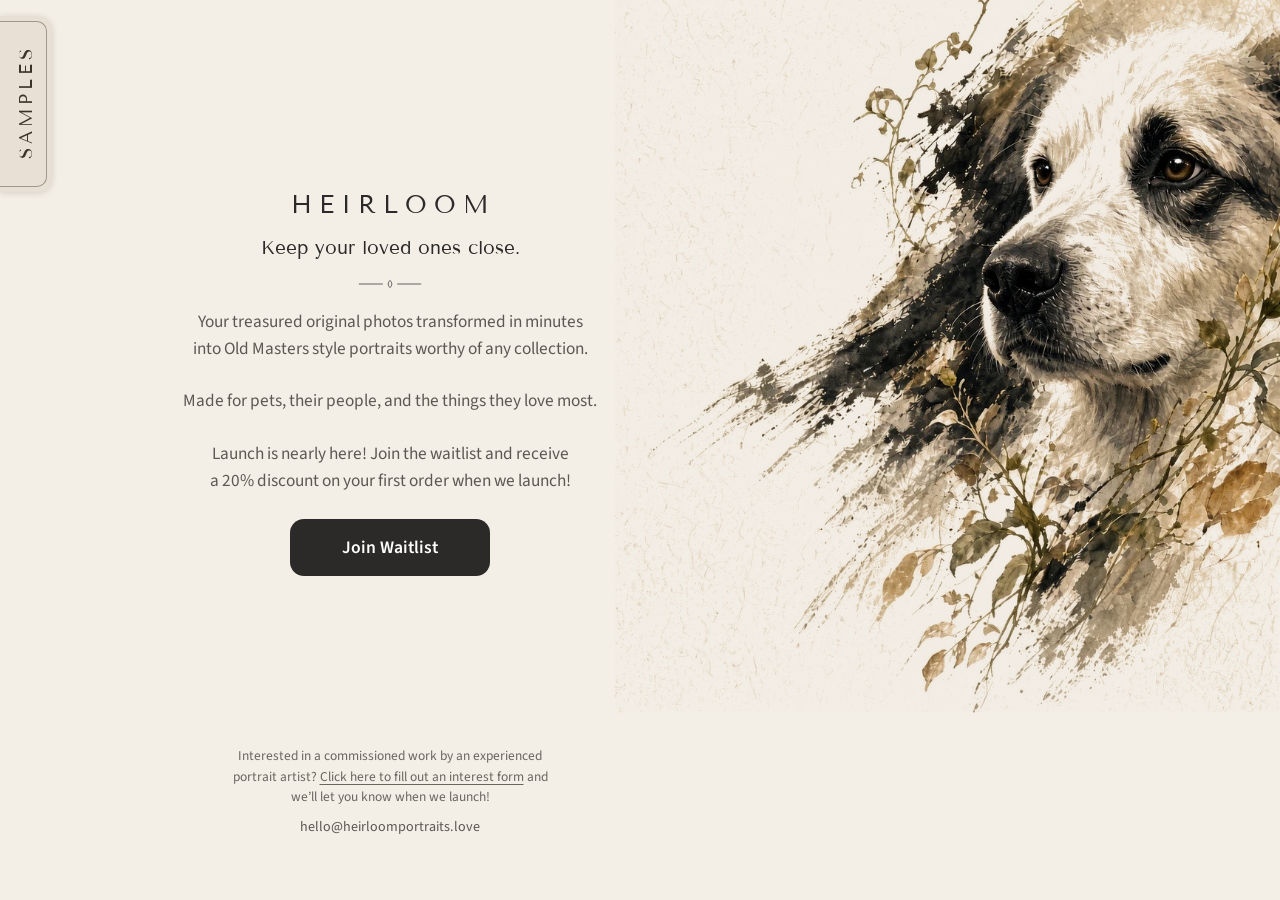
==== index.html @ 92a872e7 "SAMPLES preview: upright phones always show the slideshow label on two lines (Vince 2026-10-24 8:31 " ====
<!DOCTYPE html>
<html lang="en">
<head>
  <meta charset="UTF-8" />
  <meta name="viewport" content="width=device-width, initial-scale=1, viewport-fit=cover" />
  <meta name="robots" content="index, follow" />
  <meta name="description" content="Heirloom — Keep your loved ones close. Portraits for pets, their people, and the things they love most. Launch waitlist." />
  <meta property="og:title" content="Heirloom — Keep your loved ones close." />
  <meta property="og:description" content="Portraits for pets, their people, and the things they love most. Launch waitlist." />
  <meta property="og:type" content="website" />
  <meta property="og:url" content="https://heirloomportraits.love/" />
  <meta property="og:image" content="https://heirloomportraits.love/img/hero-dog.png" />
  <title>Heirloom — Keep your loved ones close.</title>
  <link rel="preconnect" href="https://fonts.googleapis.com" />
  <link rel="preconnect" href="https://fonts.gstatic.com" crossorigin />
  <link href="https://fonts.googleapis.com/css2?family=Source+Sans+3:wght@400;500;600;700&family=Tenor+Sans&display=swap" rel="stylesheet" />
  <link rel="stylesheet" href="styles.css" />
  <!-- SAMPLES drawer v3 (locked by Vince 2026-10-19 9:58 PM CT): B look, top-corner tabs, magnifier zoom, desktop wide0 column -->
  <style id="samples-drawer-css">
    :root { --black:#000; --ochre:#B8834A; --muted:#CFC6B8; --sd-ease:cubic-bezier(.22,.7,.2,1);
      --choc:#3B3129; --tab-cream:#E8E0D4; --tab-cream-hover:#E0D6C8; --sd-top:max(16px, calc(env(safe-area-inset-top) + 12px)); }
    body.sd-open { overflow:hidden; }

    /* ——— SAMPLES tab (left edge) ——— */
    .sd-tab {
      position:fixed; left:0; top:var(--sd-top); z-index:40;
      width:52px; min-height:176px; padding:14px 0;
      display:flex; flex-direction:column; align-items:center; justify-content:center; gap:10px;
      background:var(--tab-cream); color:var(--choc); border:0; cursor:pointer;
      border-radius:0 14px 14px 0;
      box-shadow:0 1px 6px rgba(59,49,41,.16);
      font-family:var(--mark); font-size:18px; letter-spacing:.22em; line-height:1;
    }
    .sd-tab::before { /* subtle chocolate hairline (cream line no longer reads on the darker cream) */
      content:""; position:absolute; inset:5px 5px 5px 0; border:1px solid rgba(59,49,41,.42);
      border-left:0; border-radius:0 10px 10px 0; pointer-events:none;
    }
    .sd-tab .sd-tab-label { writing-mode:vertical-rl; transform:rotate(180deg); text-indent:.22em; }
    .sd-tab .sd-tab-arrow { display:none; font-family:var(--sans); font-size:22px; letter-spacing:0; line-height:1; }
    .sd-tab:hover { background:var(--tab-cream-hover); }
    .sd-tab:focus-visible { outline:3px solid var(--choc); outline-offset:3px; }
    @media (max-width:899px) {
      .sd-tab .sd-tab-arrow { display:block; }
    }

    /* ——— Drawer ——— */
    .sd-drawer {
      position:fixed; inset:0; z-index:60; background:var(--black); color:var(--cream);
      transform:translateX(-100%); visibility:hidden;
      transition:transform .65s var(--sd-ease), visibility 0s linear .65s;
      touch-action:none; overflow:hidden; font-family:var(--sans);
    }
    .sd-drawer.is-open { transform:none; visibility:visible; transition:transform .65s var(--sd-ease), visibility 0s; }
    .sd-drawer.exit-right { transform:translateX(100%); }
    .sd-drawer.no-anim, .sd-drawer.no-anim * { transition:none !important; }

    .sd-slides { position:absolute; inset:0; }
    .sd-slide {
      position:absolute; inset:0; margin:0; opacity:0;
      transition:opacity 1.8s ease-in-out;
      display:flex; align-items:center; justify-content:center;
    }
    .sd-slide.is-on { opacity:1; }
    .sd-slide img { display:block; user-select:none; -webkit-user-drag:none; }

    /* B — no frame, whole painting on black */
    .v-B .sd-slide { padding:72px 64px 168px; }
    .v-B .sd-slide img { max-width:100%; max-height:100%; width:auto; height:auto; }
    @media (min-width:900px) {
      .v-B .sd-slide { padding:72px 84px 156px; }
      .sd-bottom { padding-left:max(24px, calc((100% - 1100px) / 2)); padding-right:max(24px, calc((100% - 1100px) / 2)); }
    }
    @media (max-width:899px) { /* painting top sits below the CLOSE tab (top-right), so B never overlaps it */
      .v-B .sd-slide { padding:calc(var(--sd-top) + 176px + 12px) 12px 176px; }
    }

    /* top + bottom chrome with scrims */
    .sd-top {
      position:absolute; left:0; right:0; top:0; z-index:3; height:64px;
      display:flex; align-items:center; justify-content:center; pointer-events:none;
      background:linear-gradient(rgba(0,0,0,.55), rgba(0,0,0,0));
    }
    .sd-mark { font-family:var(--mark); font-size:18px; letter-spacing:.3em; text-indent:.3em; color:var(--cream); }
    .sd-paused {
      position:absolute; top:62px; left:50%; transform:translateX(-50%); z-index:4;
      display:flex; align-items:center; gap:8px; padding:6px 14px; border-radius:999px;
      background:rgba(28,27,25,.72); border:1px solid rgba(243,238,230,.45);
      font-size:18px; color:var(--cream); opacity:0; transition:opacity .4s; pointer-events:none;
    }
    .sd-drawer.is-paused .sd-paused { opacity:1; }
    .sd-drawer.is-paused .sd-slide.is-on img { filter:brightness(.82); transition:filter .4s; }

    .sd-bottom {
      position:absolute; left:0; right:0; bottom:0; z-index:3;
      padding:44px 24px max(18px, env(safe-area-inset-bottom)) 24px;
      background:linear-gradient(rgba(0,0,0,0), rgba(0,0,0,.78) 45%);
    }
    .sd-caption-row { display:flex; align-items:baseline; justify-content:space-between; gap:12px; margin-bottom:10px; }
    .sd-caption { font-family:var(--mark); font-size:22px; letter-spacing:.02em; color:var(--cream); min-height:1.3em; }
    .sd-count { font-size:18px; color:var(--muted); white-space:nowrap; font-variant-numeric:tabular-nums; }
    .sd-caption-row { align-items:center; }
    .sd-cap-right { display:flex; align-items:center; gap:12px; flex-shrink:0; }
    .sd-zoom-btn svg { width:24px; height:24px; fill:none; stroke:currentColor; stroke-width:2.2; stroke-linecap:round; }

    /* ——— Zoom view (magnifier only) ——— */
    .sd-zoom { position:absolute; inset:0; z-index:8; background:#000; display:none; touch-action:none; overflow:hidden; }
    .sd-zoom.is-open { display:block; }
    .sd-zoom-stage { position:absolute; inset:0; cursor:zoom-in; }
    .sd-zoom.is-zoomed .sd-zoom-stage { cursor:grab; }
    .sd-zoom.is-dragging .sd-zoom-stage { cursor:grabbing; }
    .sd-zoom-img { position:absolute; left:0; top:0; transform-origin:0 0; max-width:none; user-select:none; -webkit-user-drag:none; will-change:transform; }
    .sd-zoom-bar { position:absolute; left:0; right:0; bottom:0; z-index:2; display:flex; align-items:center; justify-content:center; gap:10px;
      padding:28px 14px max(16px, env(safe-area-inset-bottom)); background:linear-gradient(rgba(0,0,0,0), rgba(0,0,0,.75) 50%); }
    .sd-zoom-close { height:48px; padding:0 18px; border-radius:12px; display:inline-flex; align-items:center; gap:8px; cursor:pointer;
      background:var(--ink); color:var(--cream); border:1.5px solid var(--cream); font:600 18px/1 var(--sans); }
    .sd-zoom-close svg { width:22px; height:22px; fill:currentColor; }
    .sd-zoom-close:focus-visible { outline:3px solid var(--ochre); outline-offset:2px; }
    .sd-zoom-hint { position:absolute; top:var(--sd-top); left:50%; transform:translateX(-50%); z-index:2; padding:6px 14px; border-radius:999px;
      background:rgba(28,27,25,.72); border:1px solid rgba(243,238,230,.35); color:var(--cream); font-size:18px; white-space:nowrap; pointer-events:none; }
    .sd-zoom-level { min-width:64px; text-align:center; color:var(--muted); font-size:18px; font-variant-numeric:tabular-nums; }
    .sd-progress { height:2px; background:rgba(243,238,230,.18); border-radius:2px; overflow:hidden; margin-bottom:14px; }
    .sd-progress i { display:block; height:100%; width:0; background:var(--cream); opacity:.75; }
    .sd-progress i.run { animation:sdProg var(--sd-dur,6.5s) linear forwards; }
    .sd-drawer.is-paused .sd-progress i.run { animation-play-state:paused; }
    @keyframes sdProg { from{width:0} to{width:100%} }

    .sd-controls { display:flex; align-items:center; gap:10px; }
    .sd-btn {
      min-width:48px; height:48px; padding:0 12px; border-radius:12px;
      display:inline-flex; align-items:center; justify-content:center; gap:8px;
      background:rgba(28,27,25,.6); color:var(--cream); border:1.5px solid rgba(243,238,230,.7);
      font:500 18px/1 var(--sans); cursor:pointer;
    }
    .sd-btn svg { width:22px; height:22px; fill:currentColor; }
    .sd-btn:hover { background:rgba(60,58,54,.8); }
    .sd-btn:focus-visible, .sd-close:focus-visible, .sd-join:focus-visible { outline:3px solid var(--ochre); outline-offset:2px; }
    .sd-spacer { flex:1 1 auto; }
    .sd-join { /* canon CTA: solid fill, round corners, cream label — small */
      height:48px; padding:0 18px; border-radius:12px; cursor:pointer;
      background:var(--ink); color:var(--cream); border:1.5px solid var(--cream);
      font:600 18px/1 var(--sans); white-space:nowrap;
    }
    .sd-join:hover { background:#3a3835; }

    /* CLOSE tab — mirrored on the right edge */
    .sd-close {
      position:absolute; right:0; top:var(--sd-top); z-index:5;
      width:52px; min-height:176px; padding:14px 0;
      display:flex; flex-direction:column; align-items:center; justify-content:center; gap:10px;
      background:rgba(43,42,40,.88); color:var(--cream); border:0; cursor:pointer;
      border-radius:14px 0 0 14px;
      font-family:var(--mark); font-size:18px; letter-spacing:.22em; line-height:1;
    }
    .sd-close::before {
      content:""; position:absolute; inset:5px 0 5px 5px; border:1.5px solid var(--cream);
      border-right:0; border-radius:10px 0 0 10px; pointer-events:none; opacity:.9;
    }
    .sd-close .sd-tab-label { writing-mode:vertical-rl; text-indent:.22em; }
    .sd-close .sd-tab-arrow { font-family:var(--sans); font-size:22px; letter-spacing:0; }


    .sd-vh { position:absolute !important; width:1px; height:1px; overflow:hidden; clip:rect(0 0 0 0); white-space:nowrap; }


    @media (max-width:899px) {
      .sd-bottom { padding:40px 14px max(14px, env(safe-area-inset-bottom)) 14px; }
      .sd-caption { font-size:20px; }
      .sd-controls { gap:8px; }
      .sd-join { padding:0 14px; }
    }
    @media (max-width:360px) { .sd-join { font-size:17px; padding:0 10px; } }

    @media (prefers-reduced-motion: reduce) {
      .sd-drawer, .sd-drawer.is-open { transition:none !important; }
      .sd-slide { transition:opacity .35s linear; }
      .sd-progress i.run { animation:none; width:0; }
    }

    /* Desktop (>=900px) wide0 column, locked v3: 26em paragraphs, column right edge on the hero's inner edge (gap 0),
       >=48px clear of the SAMPLES tab. Shift + width are computed in #col-gap-js. Hero dog does not move. */
    @media (min-width:900px) {
      html.col-gap .copy, html.col-gap .site-footer > * { transform:translateX(var(--col-shift, 0px)); }
      html.col-wide .copy { max-width:max(var(--copy-max), var(--wide-w, 26em)); }
      html.col-wide .copy .lede { max-width:var(--wide-w, 26em); text-wrap:balance; }
    }
  </style>

  <style id="label-css">
    /* Label LOCKED 2026-10-23 (Vince 6:44/6:45/6:49/6:51 PM CT) + 2026-10-24 8:31 AM CT two-line rule.
       Desktop / tablet / landscape: one line "Inspired by <School> · <Artist>" (U+00B7), >= 18px.
       Upright phones (.sd-two = portrait and narrower than 600px): ALWAYS two lines, no dot: line 1 "Inspired by <School>" (full width),
       line 2 "<Artist>" beside the counter + zoom. Both lines are fixed 24px rows; the 2px row gap makes the visible (ink) gap between them equal the gap between the "Tap to see..." hint and line 1, so the bar is the same height on every slide. */
    .sd-caption .c1, .sd-caption .c2 { white-space:nowrap; }
    .sd-two .sd-caption-row { display:grid; grid-template-columns:minmax(0,1fr) auto; grid-template-rows:24px 48px; column-gap:12px; row-gap:2px; align-items:start; }
    .sd-two .sd-caption { display:contents; }
    .sd-two .sd-caption .c1 { grid-row:1; grid-column:1 / -1; min-width:0; overflow:hidden; line-height:24px; height:24px; }
    .sd-two .sd-caption .c2 { grid-row:2; grid-column:1; min-width:0; overflow:hidden; line-height:24px; height:24px; }
    .sd-two .sd-cap-right { grid-row:2; grid-column:2; align-items:flex-start; }
    .sd-two .sd-count { line-height:24px; }
    /* hint sits just above line 1 (2px clear); the bar's top padding is 50px so the 48px hint stays inside the bar */
    .sd-two .ba-hint { bottom:calc(100% + 2px); }
    .sd-two .sd-bottom { padding-top:50px; }
  </style>
  <style id="ba-css">
    /* SAMPLES before/after, alternate B (Vince pick 2026-10-20 10:36 AM CT): tap or hold the painting to see the original photo. */
    .sd-slide img { -webkit-touch-callout:none; }
    /* v2 (Vince 12:21 PM): painting box identical to v3. The painting stays in the flex flow (hidden, never removed) and the
       photo is laid over exactly the painting's box (object-fit:contain), so nothing moves when it flips or peeks. */
    .v-B .sd-slide img.ba-before { position:absolute; display:none; max-width:none; max-height:none; object-fit:contain; }
    .v-B .sd-slide.show-before img.ba-before.is-placed { display:block; animation:baIn .28s ease-out; }
    .sd-slide.show-before img.ba-after { visibility:hidden; }
    .sd-slide.ba-swapped img.ba-after { animation:baIn .28s ease-out; }
    @keyframes baIn { from { opacity:0; } to { opacity:1; } }
    /* Hint ABOVE the artist label, absolutely positioned in the caption bar's existing top padding: the bar, caption row,
       scrim and image box keep their v3 sizes. 48px tap target; the text sits on the target's bottom edge, 8px into the
       caption row's empty top (the 22px label is centred in the 48px row). */
    .sd-caption-row { position:relative; }
    .ba-hint { position:absolute; left:0; bottom:calc(100% - 8px); height:48px; display:flex; align-items:flex-end; padding:0; margin:0; cursor:pointer;
      font:400 18px/1.1 var(--sans); color:var(--cream); background:none; border:0; text-align:left; white-space:nowrap;
      text-decoration:underline; text-underline-offset:3px; text-decoration-thickness:1px; }
    .ba-hint:focus-visible { outline:3px solid var(--ochre); outline-offset:2px; }
    /* Unsplash photographer credit: photo state only, inside the photo's bottom-right corner (no layout effect). */
    .ba-credit { position:absolute; display:none; z-index:2; padding:2px 6px; font:400 12px/1.3 var(--sans); color:rgba(255,250,240,.9);
      background:rgba(0,0,0,.42); border-radius:3px; text-decoration:none; white-space:nowrap; }
    /* Vince 2026-10-23 credit format: "Photo by <Name> on Unsplash", Name -> profile, Unsplash -> photo page (utm creditCopyText). */
    .ba-credit a { color:inherit; text-decoration:underline; text-underline-offset:2px; text-decoration-thickness:1px; }
    .ba-credit a:hover, .ba-credit a:focus-visible { color:#fff; outline:2px solid var(--ochre); outline-offset:1px; }
    .v-B .sd-slide.show-before .ba-credit.is-placed { display:block; animation:baIn .28s ease-out; }
    /* Hidden (opacity 0) slides sit above the current one in DOM order; let taps reach the current slide so its credit link works. */
    .sd-slide:not(.is-on) { pointer-events:none; }
    @media (prefers-reduced-motion: reduce) { .sd-slide.show-before img.ba-before, .sd-slide.ba-swapped img.ba-after { animation:none; } }
  </style>
  <script>
    /* Locked v3 desktop column: wide0 (no URL switch). */
    (function () { var el = document.documentElement;
      el.classList.add("col-wide0", "col-gap", "col-wide"); el.setAttribute("data-col", "wide0"); })();
  </script>
</head>
<body>
  <div class="page">
    <aside class="hero-dog" aria-hidden="true">
      <picture>
        <source type="image/webp" srcset="img/hero-dog.webp" />
        <img
          src="img/hero-dog.png"
          width="900"
          height="964"
          alt=""
          fetchpriority="high"
          decoding="async"
        />
      </picture>
    </aside>

    <div class="stage">
      <header class="copy">
        <div class="mark">HEIRLOOM</div>
        <p class="tag">Keep your loved ones close.</p>
        <div class="flourish" aria-hidden="true"></div>
        <!-- COPY: launch lede — edit these paragraphs only -->
        <p class="lede">Your treasured original photos transformed in minutes into Old Masters style portraits worthy of any collection.</p>
        <p class="lede">Made for pets, their people, and the things they love most.</p>
        <p class="lede">Launch is nearly here! Join the waitlist and receive a 20% discount on your first order when we launch!</p>
        <p class="cta-wrap">
          <button type="button" class="cta" id="openWaitlist" aria-haspopup="dialog" aria-controls="waitlistDialog">Join Waitlist</button>
        </p>
      </header>
    </div>

    <footer class="site-footer">
      <!-- COPY: commission footer link — points at /commission/ -->
      <p class="artists-note">Interested in a commissioned work by an experienced portrait artist? <a href="commission/">Click here to fill out an interest form</a> and we’ll let you know when we launch!</p>
      <p class="contact"><a href="mailto:hello@heirloomportraits.love">hello@heirloomportraits.love</a></p>
    </footer>
  </div>

  <dialog id="waitlistDialog" class="waitlist-dialog" aria-labelledby="waitlistHeading">
    <div class="dialog-card">
      <button type="button" class="dialog-close" id="closeWaitlist" aria-label="Close waitlist form">&times;</button>
      <div class="dialog-header">
        <div class="mark dialog-mark">HEIRLOOM</div>
        <p class="tag dialog-tag">Keep your loved ones close.</p>
        <div class="flourish" aria-hidden="true"></div>
        <h2 id="waitlistHeading" class="visually-hidden">Waitlist</h2>
        <p class="dialog-lede" id="waitlistLede">Join the waitlist for 20% off your first order when Heirloom launches.</p>
      </div>

      <form
        id="interestForm"
        action="https://formsubmit.co/hello@heirloomportraits.love"
        method="POST"
        novalidate
      >
        <input type="hidden" name="_subject" value="Heirloom waitlist" />
        <input type="hidden" name="_captcha" value="false" />
        <input type="hidden" name="_template" value="table" />
        <input type="hidden" name="_next" value="https://heirloomportraits.love/thank-you.html" />
        <input type="text" name="_honey" value="" class="hp" tabindex="-1" autocomplete="off" aria-hidden="true" />

        <div class="field">
          <label class="field-label" for="name">Name</label>
          <input id="name" name="name" type="text" autocomplete="name" placeholder="Your name" />
          <p class="error-msg" id="nameError" role="alert"></p>
        </div>

        <div class="field">
          <label class="field-label" for="email">Email <span class="req">*</span></label>
          <input id="email" name="email" type="email" inputmode="email" autocomplete="email" required placeholder="you@email.com" aria-required="true" />
          <p class="error-msg" id="emailError" role="alert"></p>
        </div>

        <div class="field">
          <label class="field-label" for="location">Zip or city <span class="req">(optional)</span></label>
          <input id="location" name="location" type="text" autocomplete="postal-code" placeholder="e.g. Kingston Springs or 37082" />
        </div>

        <div class="field">
          <span class="field-label" id="interestsLabel">I’m interested in an Heirloom portrait of my:</span>
          <p class="hint" id="interestsHint">Select all that apply</p>
          <div class="chips" id="interestChips" role="group" aria-labelledby="interestsLabel" aria-describedby="interestsHint" aria-multiselectable="true">
            <button type="button" class="chip" data-value="Pet(s)" aria-pressed="false">Pet(s)</button>
            <button type="button" class="chip" data-value="People" aria-pressed="false">People</button>
            <button type="button" class="chip" data-value="Other Subjects" aria-pressed="false">Other Subjects</button>
          </div>
          <input type="hidden" id="interests" name="interests" value="" />
          <p class="error-msg" id="interestsError" role="alert"></p>
        </div>

        <div class="field">
          <span class="field-label" id="boothLabel">I’d like to drop by the Heirloom booth at a local event.</span>
          <div class="chips yn" id="boothChips" role="radiogroup" aria-labelledby="boothLabel">
            <button type="button" class="chip" data-value="Yes" aria-pressed="false">Yes</button>
            <button type="button" class="chip" data-value="No" aria-pressed="false">No</button>
          </div>
          <input type="hidden" id="booth" name="booth" value="" />
        </div>

        <div class="field">
          <label class="field-label" for="heard">How did you hear about us? <span class="req">(optional)</span></label>
          <select id="heard" name="heard">
            <option value="">Choose one…</option>
            <option value="Friend">Friend or family</option>
            <option value="Instagram">Instagram</option>
            <option value="Facebook">Facebook</option>
            <option value="Local">Local event / booth</option>
            <option value="Search">Search</option>
            <option value="Other">Other</option>
          </select>
        </div>

        <div class="consent" id="consentWrap">
          <input id="consent" name="consent" type="checkbox" value="yes" required aria-required="true" />
          <label for="consent">Yes, email me updates about Heirloom (Launch, booth days, and when Heirloom is live). <span class="req">*</span></label>
        </div>
        <p class="error-msg" id="consentError" role="alert" style="margin-top:-14px;margin-bottom:16px"></p>

        <button type="submit" class="cta cta-block" id="submitBtn">Save my spot</button>
      </form>
    </div>
  </dialog>

  <script>
    (function () {
      var dialog = document.getElementById("waitlistDialog");
      var openBtn = document.getElementById("openWaitlist");
      var closeBtn = document.getElementById("closeWaitlist");
      var lastFocus = null;

      function focusableIn(root) {
        return Array.prototype.slice.call(
          root.querySelectorAll(
            'a[href], button:not([disabled]), input:not([disabled]):not([type="hidden"]), select:not([disabled]), textarea:not([disabled]), [tabindex]:not([tabindex="-1"])'
          )
        ).filter(function (el) {
          return el.offsetParent !== null || el === document.activeElement || el.getClientRects().length;
        });
      }

      function openDialog() {
        lastFocus = document.activeElement;
        if (typeof dialog.showModal === "function") {
          dialog.showModal();
        } else {
          dialog.setAttribute("open", "");
          dialog.classList.add("is-fallback-open");
        }
        document.body.classList.add("dialog-open");
        var name = document.getElementById("name");
        var target = name || closeBtn;
        if (target && typeof target.focus === "function") {
          setTimeout(function () { target.focus(); }, 30);
        }
      }

      function closeDialog() {
        if (typeof dialog.close === "function" && dialog.open) {
          dialog.close();
        } else {
          dialog.removeAttribute("open");
          dialog.classList.remove("is-fallback-open");
        }
        document.body.classList.remove("dialog-open");
        if (lastFocus && typeof lastFocus.focus === "function") {
          lastFocus.focus();
        } else if (openBtn) {
          openBtn.focus();
        }
      }

      openBtn.addEventListener("click", openDialog);
      closeBtn.addEventListener("click", closeDialog);

      dialog.addEventListener("click", function (e) {
        if (e.target === dialog) closeDialog();
      });

      dialog.addEventListener("cancel", function (e) {
        e.preventDefault();
        closeDialog();
      });

      dialog.addEventListener("keydown", function (e) {
        if (e.key !== "Tab") return;
        var nodes = focusableIn(dialog);
        if (!nodes.length) return;
        var first = nodes[0];
        var last = nodes[nodes.length - 1];
        if (e.shiftKey && document.activeElement === first) {
          e.preventDefault();
          last.focus();
        } else if (!e.shiftKey && document.activeElement === last) {
          e.preventDefault();
          first.focus();
        }
      });

      var form = document.getElementById("interestForm");
      var chips = document.querySelectorAll("#interestChips .chip");
      var boothChips = document.querySelectorAll("#boothChips .chip");
      var interestsInput = document.getElementById("interests");
      var boothInput = document.getElementById("booth");

      chips.forEach(function (chip) {
        chip.addEventListener("click", function () {
          var on = chip.getAttribute("aria-pressed") === "true";
          chip.setAttribute("aria-pressed", on ? "false" : "true");
          syncInterests();
          clearError("interests");
        });
      });

      boothChips.forEach(function (chip) {
        chip.addEventListener("click", function () {
          boothChips.forEach(function (c) { c.setAttribute("aria-pressed", "false"); });
          chip.setAttribute("aria-pressed", "true");
          boothInput.value = chip.getAttribute("data-value");
        });
      });

      function syncInterests() {
        var selected = [];
        chips.forEach(function (c) {
          if (c.getAttribute("aria-pressed") === "true") {
            selected.push(c.getAttribute("data-value"));
          }
        });
        interestsInput.value = selected.join(", ");
        return selected;
      }

      function clearError(id) {
        var input = document.getElementById(id);
        var err = document.getElementById(id + "Error");
        if (input) input.classList.remove("invalid");
        if (id === "interests") {
          document.getElementById("interestChips").classList.remove("invalid");
        }
        if (id === "consent") {
          document.getElementById("consentWrap").classList.remove("invalid");
        }
        if (err) {
          err.textContent = "";
          err.classList.remove("show");
        }
      }

      function showError(id, msg) {
        var input = document.getElementById(id);
        var err = document.getElementById(id + "Error");
        if (input) input.classList.add("invalid");
        if (id === "interests") {
          document.getElementById("interestChips").classList.add("invalid");
        }
        if (id === "consent") {
          document.getElementById("consentWrap").classList.add("invalid");
        }
        if (err) {
          err.textContent = msg;
          err.classList.add("show");
        }
      }

      function isValidEmail(v) {
        return /^[^\s@]+@[^\s@]+\.[^\s@]+$/.test(v);
      }

      ["email", "name", "consent"].forEach(function (id) {
        var el = document.getElementById(id);
        if (!el) return;
        el.addEventListener("input", function () { clearError(id); });
        el.addEventListener("change", function () { clearError(id); });
      });

      (function setNext() {
        var next = form.querySelector('input[name="_next"]');
        if (!next) return;
        try {
          var u = new URL("thank-you.html", window.location.href);
          if (u.protocol === "http:" || u.protocol === "https:") {
            next.value = u.href;
          }
        } catch (e) { /* keep production URL */ }
      })();

      form.addEventListener("submit", function (e) {
        clearError("email");
        clearError("name");
        clearError("interests");
        clearError("consent");

        var email = document.getElementById("email").value.trim();
        var consent = document.getElementById("consent").checked;
        syncInterests();
        var ok = true;

        if (!email) {
          showError("email", "Email is required.");
          ok = false;
        } else if (!isValidEmail(email)) {
          showError("email", "Please enter a valid email.");
          ok = false;
        }
        if (!consent) {
          showError("consent", "Please check the box to receive updates.");
          ok = false;
        }
        if (!ok) {
          e.preventDefault();
          var first = form.querySelector(".invalid, .consent.invalid");
          if (first) (first.querySelector("input") || first).focus();
          return;
        }

        document.getElementById("submitBtn").disabled = true;
        document.getElementById("submitBtn").textContent = "Saving…";
      });
    })();
  </script>

<script>
(function(){
  var q = new URLSearchParams(location.search);
  if (q.get('open') !== '1') return;
  function go(){
    var dialog = document.getElementById('waitlistDialog');
    if (dialog && typeof dialog.showModal === 'function') dialog.showModal();
    else document.getElementById('openWaitlist') && document.getElementById('openWaitlist').click();
  }
  if (document.readyState === 'loading') document.addEventListener('DOMContentLoaded', go);
  else go();
})();
</script>

  <!-- SAMPLES drawer markup (locked v3) -->
  <button type="button" class="sd-tab" id="sdTab" aria-controls="sdDrawer" aria-expanded="false" aria-label="Open sample portraits">
    <span class="sd-tab-label" aria-hidden="true">SAMPLES</span>
    <span class="sd-tab-arrow" aria-hidden="true">›</span>
  </button>

  <section class="sd-drawer v-B" id="sdDrawer" role="dialog" aria-modal="true" aria-label="Sample portraits" aria-roledescription="slideshow" aria-hidden="true">
    <div class="sd-slides" id="sdSlides"></div>
    <div class="sd-top"><span class="sd-mark" aria-hidden="true">HEIRLOOM</span></div>
    <div class="sd-paused" aria-hidden="true">
      <svg width="16" height="16" viewBox="0 0 16 16" fill="currentColor"><rect x="3" y="2" width="3.5" height="12" rx="1"/><rect x="9.5" y="2" width="3.5" height="12" rx="1"/></svg>
      Paused
    </div>
    <div class="sd-bottom">
      <div class="sd-caption-row">
        <button type="button" class="ba-hint" id="baHint" aria-pressed="false" aria-controls="sdSlides">Tap to see the original photo</button>
        <p class="sd-caption" id="sdCaption" aria-live="off"></p>
        <span class="sd-cap-right">
          <span class="sd-count" id="sdCount" aria-hidden="true"></span>
          <button type="button" class="sd-btn sd-zoom-btn" id="sdZoomBtn" aria-label="Enlarge painting" aria-haspopup="dialog" aria-controls="sdZoom"><svg viewBox="0 0 24 24" aria-hidden="true"><circle cx="10.5" cy="10.5" r="6.5"/><path d="M15.5 15.5 21 21"/><path d="M10.5 7.5v6M7.5 10.5h6"/></svg></button>
        </span>
      </div>
      <div class="sd-progress" aria-hidden="true"><i id="sdProg"></i></div>
      <div class="sd-controls">
        <button type="button" class="sd-btn" id="sdPrev" aria-label="Previous painting"><svg viewBox="0 0 24 24"><path d="M15.4 4.6 8 12l7.4 7.4 1.4-1.4-6-6 6-6z"/></svg></button>
        <button type="button" class="sd-btn" id="sdPause" aria-label="Pause slideshow" aria-pressed="false"><svg viewBox="0 0 24 24" id="sdPauseIcon"><rect x="6" y="4" width="4" height="16" rx="1"/><rect x="14" y="4" width="4" height="16" rx="1"/></svg></button>
        <button type="button" class="sd-btn" id="sdNext" aria-label="Next painting"><svg viewBox="0 0 24 24"><path d="M8.6 4.6 7.2 6l6 6-6 6 1.4 1.4L16 12z"/></svg></button>
        <span class="sd-spacer"></span>
        <button type="button" class="sd-join" id="sdJoin">Join the waitlist</button>
      </div>
    </div>
    <button type="button" class="sd-close" id="sdClose" aria-label="Close samples and return to the waitlist page">
      <span class="sd-tab-arrow" aria-hidden="true">‹</span>
      <span class="sd-tab-label" aria-hidden="true">CLOSE</span>
    </button>
    <div class="sd-zoom" id="sdZoom" role="dialog" aria-modal="true" aria-label="Enlarged painting" aria-hidden="true">
      <div class="sd-zoom-stage" id="sdZoomStage"><img class="sd-zoom-img" id="sdZoomImg" alt="" draggable="false" /></div>
      <p class="sd-zoom-hint" id="sdZoomHint" aria-hidden="true"></p>
      <div class="sd-zoom-bar">
        <button type="button" class="sd-btn" id="sdZoomOut" aria-label="Zoom out"><svg viewBox="0 0 24 24"><rect x="5" y="11" width="14" height="2.2" rx="1"/></svg></button>
        <span class="sd-zoom-level" id="sdZoomLevel" aria-live="polite">100%</span>
        <button type="button" class="sd-btn" id="sdZoomIn" aria-label="Zoom in"><svg viewBox="0 0 24 24"><rect x="5" y="11" width="14" height="2.2" rx="1"/><rect x="10.9" y="5" width="2.2" height="14" rx="1"/></svg></button>
        <button type="button" class="sd-zoom-close" id="sdZoomClose" aria-label="Close enlarged painting and return to the slideshow"><svg viewBox="0 0 24 24" aria-hidden="true"><path d="M15.4 4.6 8 12l7.4 7.4 1.4-1.4-6-6 6-6z"/></svg>Close</button>
      </div>
    </div>
    <p class="sd-vh" id="sdLive" aria-live="polite" aria-atomic="true"></p>
  </section>


  <script id="col-gap-js">
  /* Locked v3 (wide0): shift the copy column (and footer text) left until its right edge — text or cream
     .lede box — sits GAP px left of the hero's real inner edge (the scaled hero img's left edge, which is
     where its paper texture / sprigs start; verified against pixels in tests). Clamp so the column's
     leftmost text/box never comes closer than 48px to the SAMPLES tab. Desktop (>=900px) only. */
  (function () {
    var el = document.documentElement;
    var WIDE = true, GAP = 0, TAB_CLEAR = 48, desk = window.matchMedia("(min-width: 900px)");
    function setWidth() { // wide48: 26em paragraphs if they fit between tab clearance and hero gap, else as wide as fits (never below the original 42ch)
      if (!WIDE) return null;
      var lede = document.querySelector(".copy .lede"), fs = parseFloat(getComputedStyle(lede).fontSize);
      var target = 26 * fs, base = 42 * (function () { var s = document.createElement("span"); s.textContent = "0";
        s.style.cssText = "position:absolute;visibility:hidden;font:inherit"; lede.appendChild(s); var w = s.getBoundingClientRect().width; lede.removeChild(s); return w; })();
      var hero = document.querySelector(".hero-dog img").getBoundingClientRect().left, tab = document.getElementById("sdTab").getBoundingClientRect().right;
      var avail = (hero - GAP) - (tab + TAB_CLEAR);
      var w = Math.floor(Math.min(target, Math.max(base, avail)));
      el.style.setProperty("--wide-w", w + "px");
      return { target: Math.round(target), base: Math.round(base), avail: Math.round(avail), w: w, degraded: w < Math.floor(target) };
    }
    function rects() {
      // visible extents: cream .lede boxes, flourish, CTA as boxes; wordmark / tagline / footer as glyph runs
      var out = [], nodes = document.querySelectorAll(".copy .flourish, .copy .lede, #openWaitlist");
      nodes.forEach(function (n) { out.push(n.getBoundingClientRect()); });
      function glyphs(root) { var tw = document.createTreeWalker(root, NodeFilter.SHOW_TEXT), t;
        while ((t = tw.nextNode())) { if (!t.textContent.trim()) continue; var r = document.createRange(); r.selectNodeContents(t);
          Array.prototype.forEach.call(r.getClientRects(), function (q) { out.push(q); }); } }
      document.querySelectorAll(".copy .mark, .copy .tag, .site-footer").forEach(glyphs);
      return out;
    }
    function apply() {
      if (!desk.matches) { el.style.removeProperty("--col-shift"); el.style.removeProperty("--wide-w"); el.removeAttribute("data-col-info"); return; }
      var wInfo = setWidth();
      var cur = parseFloat(el.style.getPropertyValue("--col-shift")) || 0;
      var rs = rects(), L = Infinity, Rt = -Infinity;
      rs.forEach(function (r) { if (r.width) { L = Math.min(L, r.left - cur); Rt = Math.max(Rt, r.right - cur); } });
      var hero = document.querySelector(".hero-dog img").getBoundingClientRect().left;
      var tab = document.getElementById("sdTab").getBoundingClientRect().right;
      var want = Math.min(0, (hero - GAP) - Rt);           // only ever move left
      var floor = (tab + TAB_CLEAR) - L;                    // most-negative shift allowed by the tab clearance
      var shift = Math.max(Math.floor(want), Math.ceil(Math.min(0, floor)));   // floor/ceil: never overlap the hero, never closer than 48px to the tab
      el.style.setProperty("--col-shift", shift + "px");
      el.setAttribute("data-col-info", JSON.stringify({ gap: GAP, hero: Math.round(hero), colL0: Math.round(L), colR0: Math.round(Rt),
        shift: shift, clamped: floor > want + 0.5, achievedGap: Math.round((hero - (Rt + shift)) * 10) / 10, tabGap: Math.round(L + shift - tab), wide: wInfo }));
    }
    apply();
    if (document.fonts && document.fonts.ready) document.fonts.ready.then(apply);
    window.addEventListener("load", apply);
    window.addEventListener("resize", apply);
    desk.addEventListener && desk.addEventListener("change", apply);
  })();
  </script>
  <script id="samples-drawer-js">
  (function () {
    "use strict";
    // Befores: the matching Oct 17 booth slideshow NN-a-photo.jpg (EXIF stripped) for pairs 1-13; for 14-23 a crop of the untouched
    // original photo matching the painting frame (explore/2026-10-21-samples-merge/tools/build_log.json).
    // Merged slideshow preview (Vince 2026-10-21 2:38 PM CT): the 9 live pairs + 10 held paintings from assets/slideshow-hold/;
    // pair 9 red dancer painting replaced by red-dancer-delacroix-formalB-final (same before photo).
    // Excluded: 5 green chair cat, 6 pink chair cat (Dreamstime), 7 Papillon (boat issues), 10 red fox dog; Renoir family (no consent);
    // Monet girl (no approved version yet); Sargent tree-line alternate; superseded/ files.
    // 2026-10-23 (Vince 3:06 PM CT): slide 20 = green dress (pair 24, v7c drop-in, passed by Vince's eye; before = his untouched photo, full frame).
    // Slides 13 + 20 (American Realism samples) carry "Brandywine School" as the artist, never an individual artist name (Vince 2:43 PM rule); tabby files renamed to 23-american-realism (same bytes).
    // 2026-10-23 (Vince 3:07 PM CT): slide 21 = Seurat boxer (pair 25, his approved bust crop vince-crop-v2; before = his own photo cropped to the painting frame, no credit).
    // 2026-10-23 3:49/3:53 PM: painting = Peter's sharper vince-crop-v2-1560 (same framing); before = the FULL uncropped photo (Vince: shows people can crop in; letterboxed on flip, as the green dress).
    // Label format LOCKED (Vince 2026-10-23 6:44 + 6:45 PM CT, option C): one line "Inspired by <School> · <Artist>" (U+00B7), 18px floor.
    // Upright phones (Vince 2026-10-24 8:31 AM CT): always two lines, no dot: "Inspired by <School>" / "<Artist>". If a line can't fit at 18px
    // (only seen at 300px): line 1 tightens <= 0.02em, the artist uses SHORT_ARTIST, then last resort drops the artist / school; never "Inspired by"; no ellipses.
    // Schools = the locked artist schools (explore/2026-10-06-live-app/public/artist-data.js; canon/LOCKS.md 2026-10-07/09).
    var SCHOOL = { "Leonardo":"Renaissance", "Rembrandt":"Baroque", "Fragonard":"Rococo", "David":"Neoclassicism", "Delacroix":"Romanticism",
      "Géricault":"Romanticism", "Turner":"Romanticism", "Degas":"Impressionism", "Van Gogh":"Post-Impressionism", "Seurat":"Post-Impressionism",
      "Gauguin":"Post-Impressionism", "John Singer Sargent":"American Realism", "Homer":"American Realism", "Brandywine School":"American Realism" };
    var BW = "Brandywine School";   // green dress + orange tabby (no individual artist name on these samples)
    var SAMPLES = [
      { pair: 4,  src: "samples/04-rembrandt.jpg", artist: "Rembrandt", who: "Penn" },
      { pair: 2,  src: "samples/02-fragonard.jpg", artist: "Fragonard", who: "Pepa" },
      { pair: 9,  src: "samples/09-delacroix.jpg", artist: "Delacroix", who: "a dancer in a red dress" },
      { pair: 18, src: "samples/18-leonardo.jpg",  artist: "Leonardo",  who: "a grey tabby cat" },
      { pair: 1,  src: "samples/01-gericault.jpg", artist: "Géricault", who: "Pepa" },
      { pair: 21, src: "samples/21-turner.jpg",    artist: "Turner",    who: "a cormorant drying its wings" },
      { pair: 8,  src: "samples/08-vangogh.jpg",   artist: "Van Gogh",  who: "Theo" },
      { pair: 20, src: "samples/20-sargent.jpg",   artist: "John Singer Sargent", who: "a woman leading her horse" },
      { pair: 17, src: "samples/17-gauguin.jpg",   artist: "Gauguin",   who: "a black dog" },
      { pair: 12, src: "samples/12-rembrandt.jpg", artist: "Rembrandt", who: "Lucy" },
      { pair: 16, src: "samples/16-degas.jpg",     artist: "Degas",     who: "a white horse",
        credit: { name: "Helena Lopes", profile: "https://unsplash.com/@helenalopesph", photo: "https://unsplash.com/photos/running-white-horse-lIeqGEdvex0" } },
      { pair: 22, src: "samples/22-fragonard.jpg", artist: "Fragonard", who: "a vase of flowers with tomatoes" },
      { pair: 23, src: "samples/23-american-realism.jpg", artist: BW, who: "an orange tabby cat" },
      { pair: 15, src: "samples/15-david.jpg",     artist: "David",     who: "a grey roan horse",
        credit: { name: "Guillermo Mota", profile: null, photo: "https://unsplash.com/photos/brown-horse-on-brown-grass-field-during-daytime-ax2WNRH_bec" } },   // profile @handle not verified (Unsplash bot wall): name links to the photo page
      { pair: 3,  src: "samples/03-fragonard.jpg", artist: "Fragonard", who: "Tia and Pepa" },
      { pair: 19, src: "samples/19-homer.jpg",     artist: "Homer",     who: "a red ridgeback" },
      { pair: 14, src: "samples/14-delacroix.jpg", artist: "Delacroix", who: "a woman in a flowing cape" },
      { pair: 13, src: "samples/13-gericault.jpg", artist: "Géricault", who: "Sal and his horse" },
      { pair: 11, src: "samples/11-rembrandt.jpg", artist: "Rembrandt", who: "Sven" },
      { pair: 24, src: "samples/24-american-realism.jpg", artist: BW, who: "a woman in a green dress" },
      { pair: 25, src: "samples/25-seurat.jpg",    artist: "Seurat",    who: "a chestnut boxer" }
    ];
    function capOf(s) { return "Inspired by " + SCHOOL[s.artist] + " \u00b7 " + s.artist; }        // full label (also alt/aria/live)
    function capForms(s) { return [capOf(s), "Inspired by " + SCHOOL[s.artist]]; }                 // shortening order
    function styleOf(s) { return "inspired by " + SCHOOL[s.artist] + " \u00b7 " + s.artist; }
    var reduce = window.matchMedia("(prefers-reduced-motion: reduce)");
    var DUR = 6500, DUR_RM = 12000;

    var tab = document.getElementById("sdTab"), drawer = document.getElementById("sdDrawer");
    var slidesEl = document.getElementById("sdSlides"), cap = document.getElementById("sdCaption");
    var count = document.getElementById("sdCount"), prog = document.getElementById("sdProg");
    var btnPrev = document.getElementById("sdPrev"), btnNext = document.getElementById("sdNext");
    var btnPause = document.getElementById("sdPause"), btnClose = document.getElementById("sdClose");
    var btnJoin = document.getElementById("sdJoin"), live = document.getElementById("sdLive");
    var page = document.querySelector(".page");


    var slides = SAMPLES.map(function (s, i) {
      var f = document.createElement("figure");
      f.className = "sd-slide"; f.setAttribute("role", "group");
      f.setAttribute("aria-roledescription", "slide");
      f.setAttribute("aria-label", (i + 1) + " of " + SAMPLES.length + ": " + capOf(s));
      var img = document.createElement("img");
      img.alt = "Sample Heirloom portrait of " + s.who + ", " + styleOf(s);
      img.decoding = "async"; img.dataset.src = s.src; img.draggable = false;
      s.full = s.src.replace("samples/", "samples/full/");
      s.before = s.src.replace("samples/", "samples/before/");
      s.beforeFull = s.src.replace("samples/", "samples/before/full/");
      img.className = "ba-after"; f.appendChild(img);
      var bimg = document.createElement("img");
      bimg.className = "ba-before"; bimg.alt = "The original photo of " + s.who + ", before painting";
      bimg.decoding = "async"; bimg.dataset.src = s.before; bimg.draggable = false;
      bimg.addEventListener("load", function () { placePhoto(f); });
      f.appendChild(bimg);
      if (s.credit) {                   // Unsplash befores only (the painting is ours: no credit on the painting side)
        var UTM = "?utm_source=unsplash&utm_medium=referral&utm_content=creditCopyText";   // Vince 2026-10-23 format
        var cr = document.createElement("span"); cr.className = "ba-credit";
        var lk = function (href, text, label) { var a = document.createElement("a"); a.href = href + UTM; a.target = "_blank"; a.rel = "noopener noreferrer";
          a.textContent = text; a.setAttribute("aria-label", label + " (opens in a new tab)"); return a; };
        cr.appendChild(document.createTextNode("Photo by "));
        cr.appendChild(lk(s.credit.profile || s.credit.photo, s.credit.name, s.credit.profile ? s.credit.name + " on Unsplash" : "Original photo by " + s.credit.name + " on Unsplash"));
        cr.appendChild(document.createTextNode(" on "));
        cr.appendChild(lk(s.credit.photo, "Unsplash", "The original photo on Unsplash"));
        f.appendChild(cr);
      }
      slidesEl.appendChild(f);
      img.addEventListener("load", function () { placePhoto(f); });
      return f;
    });

    var idx = 0, open = false, paused = false, timer = null;
    var showBefore = false, hint = document.getElementById("baHint");
    var peekDone = false, peekT1 = null, peekT2 = null;   // one-time auto-flip peek on slide 1, once per page load
    var PEEK_AT = 1200, PEEK_HOLD = 1800;
    function capWraps() { // more than one distinct line box (a range over several spans yields one rect per span, so count line tops), or clipped
      var r = document.createRange(); r.selectNodeContents(cap); var tops = {};
      Array.prototype.forEach.call(r.getClientRects(), function (q) { if (q.width > 0) tops[Math.round(q.top)] = 1; });
      return Object.keys(tops).length > 1 || cap.scrollWidth > cap.clientWidth + 1; }
    function labelHTML(s) {          // one-line form: two unbreakable halves "Inspired by <School>" + " · <Artist>"
      var c1 = document.createElement("span"), c2 = document.createElement("span"); c1.className = "c1"; c2.className = "c2";
      c1.textContent = "Inspired by " + SCHOOL[s.artist]; c2.textContent = " \u00b7 " + s.artist; return [c1, c2];
    }
    // Upright phone = portrait and narrower than 600px (Vince 2026-10-24 8:31 AM CT: "vertical phone screens"). Tablets + landscape stay one line.
    var UPRIGHT = window.matchMedia("(orientation: portrait) and (max-width: 599px)");
    // Two-line shortening (no ellipses): only used if a line won't fit at the 18px floor (seen at 300px). "Inspired by" always stays.
    var SHORT_ARTIST = { "John Singer Sargent":"Sargent", "Brandywine School":"Brandywine" };
    function twoLines(s) { return ["Inspired by " + SCHOOL[s.artist], s.artist]; }
    function setCap(lines) {          // lines = [line1, line2] (two-line) or null (one-line form)
      cap.textContent = "";
      if (showBefore) { var o = document.createElement("span"); o.className = "c1"; o.textContent = "The original photo"; cap.appendChild(o);
        if (lines) { var e = document.createElement("span"); e.className = "c2"; cap.appendChild(e); } return; }
      if (!lines) { var h = labelHTML(SAMPLES[idx]); cap.appendChild(h[0]); cap.appendChild(h[1]); return; }
      lines.forEach(function (t, i) { var sp = document.createElement("span"); sp.className = i ? "c2" : "c1"; sp.textContent = t; cap.appendChild(sp); });
    }
    var measureEl = null;
    function tw(t, f) {               // text width at font-size f (letter-spacing 0, caption font)
      if (!measureEl) { measureEl = document.createElement("span"); measureEl.setAttribute("aria-hidden", "true");
        measureEl.style.cssText = "position:absolute;left:-9999px;top:0;visibility:hidden;white-space:nowrap;letter-spacing:0"; }
      var cs = getComputedStyle(cap); measureEl.style.fontFamily = cs.fontFamily; measureEl.style.fontWeight = cs.fontWeight; measureEl.style.fontStyle = cs.fontStyle;
      if (!measureEl.parentNode) cap.parentNode.appendChild(measureEl);
      measureEl.style.fontSize = f + "px"; measureEl.textContent = t; return measureEl.getBoundingClientRect().width;
    }
    var twoPlan = null;               // per viewport: one font size for every slide + each slide's two lines (shortened only where needed)
    function planTwo() {
      var row = cap.parentNode, rowW = row.clientWidth, keep = count.textContent;
      count.textContent = SAMPLES.length + "/" + SAMPLES.length;                                  // widest counter
      var bW = rowW - row.querySelector(".sd-cap-right").getBoundingClientRect().width - 12;
      count.textContent = keep;
      var base = parseFloat(getComputedStyle(cap).fontSize), MIN = 18, f, ok = function (L, f) { return tw(L[0], f) <= rowW && tw(L[1], f) <= bW; };
      for (f = base; f > MIN; f--) if (SAMPLES.every(function (s) { return ok(twoLines(s), f); })) break;   // largest size every slide fits at
      var lines = SAMPLES.map(function (s) {
        var L = twoLines(s); if (ok(L, f)) return { L: L, note: "" };
        var B = tw(L[1], f) <= bW ? L[1] : (SHORT_ARTIST[s.artist] && tw(SHORT_ARTIST[s.artist], f) <= bW ? SHORT_ARTIST[s.artist] : "");
        var A = L[0], ls = 0, over = tw(A, f) - rowW;
        if (over > 0 && over <= 0.02 * f * (A.length - 1)) { ls = -Math.ceil(over / (A.length - 1) * 100 + 1) / 100; over = 0; }  // tighten line 1 by <= 0.02em before dropping anything
        if (over > 0) A = "Inspired by";                                                         // 6:51 PM last resort: drop the school, never "Inspired by"
        return { L: [A, B], ls: ls, note: (ls ? "line1-tracked" + ls + "px " : "") + (A !== L[0] ? "school-dropped " : "") + (B !== L[1] ? (B ? "artist-short" : "artist-dropped") : "") };
      });
      measureEl && measureEl.remove();
      return { f: f, lines: lines, rowW: rowW, bW: bW };
    }
    function fitCap() {
      var two = UPRIGHT.matches; drawer.classList.toggle("sd-two", two);
      cap.style.removeProperty("font-size"); cap.style.removeProperty("letter-spacing");
      count.textContent = count.textContent.replace(/\s*\/\s*/, two ? "/" : " / ");
      var fs = parseFloat(getComputedStyle(cap).fontSize), mode, MIN = 18;
      if (!two) {
        twoPlan = null; setCap(null); mode = "one-line";
        if (capWraps()) { count.textContent = count.textContent.replace(/\s*\/\s*/, "/"); cap.style.letterSpacing = "0";
          while (capWraps() && fs > MIN) { fs -= 1; cap.style.fontSize = fs + "px"; } }
      } else {
        cap.style.letterSpacing = "0";
        var key = cap.parentNode.clientWidth + "|" + fs;
        if (!twoPlan || twoPlan.key !== key) { twoPlan = planTwo(); twoPlan.key = key; }
        var P = twoPlan.lines[idx]; cap.style.fontSize = twoPlan.f + "px";
        setCap(P.L); mode = "two-line" + (P.note ? ":" + P.note.trim() : "");
        if (P.ls && !showBefore) cap.querySelector(".c1").style.letterSpacing = P.ls + "px";
      }
      cap.setAttribute("data-fit", mode + "|" + getComputedStyle(cap).fontSize);
    }
    function renderLabels() {
      hint.textContent = showBefore ? "Tap to see the painting" : "Tap to see the original photo";
      hint.setAttribute("aria-pressed", showBefore ? "true" : "false");
      fitCap();
    }
    function setBefore(b, user) {
      if (user) cancelPeek();
      showBefore = !!b; var f = slides[idx]; placePhoto(f);
      f.classList.toggle("show-before", showBefore); f.classList.toggle("ba-swapped", !showBefore);
      renderLabels();
      if (user && !paused) setPaused(true);
      if (user) live.textContent = showBefore ? "Showing the original photo. Slideshow paused." : "Showing the painting, " + styleOf(SAMPLES[idx]) + ". Slideshow paused.";
    }
    function placePhoto(f) {          // lay the photo exactly over the painting's box (painting stays in flow)
      f = f || slides[idx]; var a = f.querySelector("img.ba-after"), b = f.querySelector("img.ba-before");
      if (!a.complete || !a.naturalWidth) { b.classList.remove("is-placed"); return; }
      var ra = a.getBoundingClientRect(), rf = f.getBoundingClientRect();   // sub-pixel exact, relative to the slide
      b.style.left = (ra.left - rf.left) + "px"; b.style.top = (ra.top - rf.top) + "px"; b.style.width = ra.width + "px"; b.style.height = ra.height + "px";
      b.classList.add("is-placed");
      var cr = f.querySelector(".ba-credit");
      if (cr) {
        var W = ra.width, Hh = ra.height, iw = W, ih = Hh;
        if (b.naturalWidth) { var k = Math.min(W / b.naturalWidth, Hh / b.naturalHeight); iw = b.naturalWidth * k; ih = b.naturalHeight * k; }
        cr.style.right = (rf.right - (ra.left + (W + iw) / 2) + 6) + "px"; var pb = ra.top + (Hh + ih) / 2, bar = document.querySelector(".sd-bottom").getBoundingClientRect().top;   // keep clear of the bottom bar/scrim (desktop overlaps the painting edge)
        cr.style.bottom = (rf.bottom - Math.min(pb, bar) + 6) + "px";
        cr.classList.add("is-placed");
      }
    }
    function cancelPeek() { clearTimeout(peekT1); clearTimeout(peekT2); peekT1 = peekT2 = null; }
    function startPeek() {
      if (peekDone) return; peekDone = true;                     // once per page load, even if skipped
      if (reduce.matches || idx !== 0) return;                   // never with reduced motion, never on later slides
      peekT1 = setTimeout(function () {
        peekT1 = null; if (!open || idx !== 0 || showBefore) return;
        setBefore(true, false); document.getElementById("sdDrawer").setAttribute("data-peek", "photo");
        peekT2 = setTimeout(function () {
          peekT2 = null; document.getElementById("sdDrawer").setAttribute("data-peek", "done");
          if (open && idx === 0 && showBefore) setBefore(false, false);
        }, PEEK_HOLD);
      }, PEEK_AT);
    }
    hint.addEventListener("click", function () { setBefore(!showBefore, true); });
    window.addEventListener("resize", function () { fitCap(); slides.forEach(function (f) { placePhoto(f); }); });
    window.addEventListener("orientationchange", function () { setTimeout(function () { fitCap(); slides.forEach(function (f) { placePhoto(f); }); }, 150); });   // rotate: re-fit the label once the new width settles

    function load(i) { slides[i].querySelectorAll("img[data-src]").forEach(function (im) { if (!im.getAttribute("src")) im.src = im.dataset.src; }); }
    function dur() { return reduce.matches ? DUR_RM : DUR; }
    function autoOn() { return open && !paused && !reduce.matches; }

    function restartProgress() {
      prog.classList.remove("run"); void prog.offsetWidth;
      drawer.style.setProperty("--sd-dur", dur() + "ms");
      if (autoOn()) prog.classList.add("run");
    }
    function schedule() {
      clearTimeout(timer); timer = null;
      if (autoOn()) timer = setTimeout(function () { show(idx + 1, false); }, dur());
      restartProgress();
    }
    function show(i, announce) {
      idx = (i + slides.length) % slides.length;
      slides.forEach(function (s, k) { s.classList.toggle("is-on", k === idx); s.setAttribute("aria-hidden", k === idx ? "false" : "true"); });
      load(idx); load((idx + 1) % slides.length);
      if (idx !== 0) cancelPeek();
      slides.forEach(function (s) { s.classList.remove("show-before", "ba-swapped"); });
      showBefore = false; renderLabels();
      count.textContent = (idx + 1) + " / " + slides.length;
      fitCap();
      if (announce) live.textContent = "Painting " + (idx + 1) + " of " + slides.length + ", " + styleOf(SAMPLES[idx]);
      schedule();
    }
    function setPaused(p) {
      paused = p;
      drawer.classList.toggle("is-paused", p);
      btnPause.setAttribute("aria-pressed", p ? "true" : "false");
      btnPause.setAttribute("aria-label", p ? "Play slideshow" : "Pause slideshow");
      document.getElementById("sdPauseIcon").innerHTML = p
        ? '<path d="M7 4.5v15a1 1 0 0 0 1.5.86l12-7.5a1 1 0 0 0 0-1.72l-12-7.5A1 1 0 0 0 7 4.5z"/>'
        : '<rect x="6" y="4" width="4" height="16" rx="1"/><rect x="14" y="4" width="4" height="16" rx="1"/>';
      live.textContent = p ? "Slideshow paused" : "Slideshow playing";
      schedule();
    }

    function setInert(on) {
      [page, tab].forEach(function (el) {
        if (!el) return;
        if (on) { el.setAttribute("inert", ""); el.setAttribute("aria-hidden", "true"); }
        else { el.removeAttribute("inert"); el.removeAttribute("aria-hidden"); }
      });
    }

    function openDrawer() {
      if (open) return;
      open = true;
      drawer.classList.remove("exit-right", "no-anim");
      drawer.setAttribute("aria-hidden", "false");
      drawer.classList.add("is-open");
      document.body.classList.add("sd-open");
      tab.setAttribute("aria-expanded", "true");
      setInert(true);
      // Reduced motion: no slide, no auto-advance (start paused; Play advances at 12s).
      setPaused(reduce.matches);
      show(idx, false);
      startPeek();
      setTimeout(function () { btnClose.focus(); }, reduce.matches ? 0 : 80);
    }
    function closeDrawer(how, after) {
      if (!open) return;
      if (zoomOpen) closeZoom(true);
      open = false; clearTimeout(timer); prog.classList.remove("run");
      cancelPeek(); if (showBefore) setBefore(false, false);
      var ms = reduce.matches ? 0 : 650;
      if (how === "swipe" && !reduce.matches) {
        drawer.classList.add("exit-right");               // follows the finger off to the right
        setTimeout(function () {
          drawer.classList.add("no-anim"); drawer.classList.remove("exit-right");
          void drawer.offsetWidth; drawer.classList.remove("no-anim");
        }, ms + 20);
      }
      drawer.classList.remove("is-open");
      drawer.setAttribute("aria-hidden", "true");
      document.body.classList.remove("sd-open");
      tab.setAttribute("aria-expanded", "false");
      setInert(false);
      if (after) after(); else tab.focus();
    }

    tab.addEventListener("click", openDrawer);
    btnClose.addEventListener("click", function () { closeDrawer("tab"); });
    btnPrev.addEventListener("click", function () { show(idx - 1, true); });
    btnNext.addEventListener("click", function () { show(idx + 1, true); });
    btnPause.addEventListener("click", function () { setPaused(!paused); });

    btnJoin.addEventListener("click", function () {
      closeDrawer("join", function () {
        var openBtn = document.getElementById("openWaitlist");
        openBtn.focus();          // so the waitlist dialog returns focus here when it closes
        openBtn.click();          // opens the existing waitlist <dialog>
        setTimeout(function () { var e = document.getElementById("email"); if (e) e.focus(); }, 90);
      });
    });

    drawer.addEventListener("keydown", function (e) {
      if (!open) return;
      if (zoomOpen) {
        if (e.key === "Escape") { e.preventDefault(); e.stopPropagation(); closeZoom(); return; }
        if (e.key === "+" || e.key === "=") { e.preventDefault(); zoomBy(1.5); return; }
        if (e.key === "-" || e.key === "_") { e.preventDefault(); zoomBy(1 / 1.5); return; }
        var pan = { ArrowLeft: [60, 0], ArrowRight: [-60, 0], ArrowUp: [0, 60], ArrowDown: [0, -60] }[e.key];
        if (pan) { e.preventDefault(); Z.tx += pan[0]; Z.ty += pan[1]; applyZ(); return; }
      }
      if (e.key === "Escape") { e.preventDefault(); closeDrawer("esc"); return; }
      if (e.key === "Tab") { // focus trap (zoom view traps inside itself)
        var root = zoomOpen ? zoomEl : drawer;
        var f = Array.prototype.slice.call(root.querySelectorAll("button:not([disabled])")).filter(function (b) { return b.getClientRects().length > 0; });
        var first = f[0], last = f[f.length - 1];
        if (e.shiftKey && (document.activeElement === first || !root.contains(document.activeElement))) { e.preventDefault(); last.focus(); }
        else if (!e.shiftKey && (document.activeElement === last || !root.contains(document.activeElement))) { e.preventDefault(); first.focus(); }
        return;
      }
      if (zoomOpen) return;
      if (e.key === "ArrowRight") { e.preventDefault(); show(idx + 1, true); return; }
      if (e.key === "ArrowLeft") { e.preventDefault(); show(idx - 1, true); return; }
      if ((e.key === " " || e.key === "k") && !(e.target.closest && e.target.closest("button"))) { e.preventDefault(); setPaused(!paused); return; }
    });
    document.addEventListener("keydown", function (e) { if (open && e.key === "Escape" && !drawer.contains(e.target)) { if (zoomOpen) closeZoom(); else closeDrawer("esc"); } });
    document.addEventListener("focusin", function (e) {
      if (!open) return;
      if (zoomOpen && !zoomEl.contains(e.target)) zClose.focus();
      else if (!drawer.contains(e.target)) btnClose.focus();
    });

    // Swipe left = next painting, swipe right = close. Tap on the painting = pause / play.
    var sx = 0, sy = 0, st = 0, tracking = false;
    var holdT = null, held = false;
    drawer.addEventListener("pointerdown", function (e) {
      if (e.target.closest("button, .ba-credit") || zoomOpen) return;
      tracking = true; sx = e.clientX; sy = e.clientY; st = Date.now(); held = false;
      if (e.target.closest(".sd-slide img")) {                  // press-and-hold shows the photo while held
        clearTimeout(holdT); holdT = setTimeout(function () { if (!tracking) return; held = true; setBefore(true, true); }, 380);
      }
    });
    drawer.addEventListener("pointermove", function (e) {
      if (holdT && tracking && (Math.abs(e.clientX - sx) > 12 || Math.abs(e.clientY - sy) > 12)) { clearTimeout(holdT); holdT = null; }
    });
    drawer.addEventListener("contextmenu", function (e) { if (e.target.closest(".sd-slide")) e.preventDefault(); });
    drawer.addEventListener("pointerup", function (e) {
      if (!tracking) return; tracking = false; clearTimeout(holdT); holdT = null;
      if (held) { held = false; setBefore(false, true); return; }
      var dx = e.clientX - sx, dy = e.clientY - sy;
      if (Math.abs(dx) > 50 && Math.abs(dx) > Math.abs(dy) * 1.3) {
        if (dx > 0) closeDrawer("swipe"); else show(idx + 1, true);
      } else if (Math.abs(dx) < 12 && Math.abs(dy) < 12 && Date.now() - st < 600) {
        if (e.target.closest(".sd-slide img")) setBefore(!showBefore, true);   // tap the picture flips
        else setPaused(!paused);
      }
    });
    drawer.addEventListener("pointercancel", function () { tracking = false; clearTimeout(holdT); holdT = null; if (held) { held = false; setBefore(false, true); } });

    // ——— Zoom view: magnifier is the only way in ———
    var zoomEl = document.getElementById("sdZoom"), zStage = document.getElementById("sdZoomStage");
    var zImg = document.getElementById("sdZoomImg"), zLevel = document.getElementById("sdZoomLevel");
    var zHint = document.getElementById("sdZoomHint"), zClose = document.getElementById("sdZoomClose");
    var zBtn = document.getElementById("sdZoomBtn");
    var zoomOpen = false, Z = { s: 1, fit: 1, tx: 0, ty: 0, w: 0, h: 0 }, MAXZ = 4;
    var coarse = window.matchMedia("(pointer: coarse)");
    function vw() { return zStage.clientWidth; } function vh() { return zStage.clientHeight; }
    function clampZ() {
      var sw = Z.w * Z.s, sh = Z.h * Z.s, W = vw(), H = vh();
      Z.tx = sw <= W ? (W - sw) / 2 : Math.min(0, Math.max(W - sw, Z.tx));
      Z.ty = sh <= H ? (H - sh) / 2 : Math.min(0, Math.max(H - sh, Z.ty));
    }
    function applyZ() {
      clampZ();
      zImg.style.transform = "translate(" + Z.tx + "px," + Z.ty + "px) scale(" + Z.s + ")";
      var rel = Z.s / Z.fit;
      zLevel.textContent = Math.round(rel * 100) + "%";
      zoomEl.classList.toggle("is-zoomed", rel > 1.01);
    }
    function zoomAt(ns, cx, cy) {
      var minS = Z.fit, maxS = Z.fit * MAXZ;
      ns = Math.max(minS, Math.min(maxS, ns));
      Z.tx = cx - (cx - Z.tx) * (ns / Z.s); Z.ty = cy - (cy - Z.ty) * (ns / Z.s); Z.s = ns; applyZ();
    }
    function zoomBy(f) { zoomAt(Z.s * f, vw() / 2, vh() / 2); }
    function fitZ() {
      Z.w = zImg.naturalWidth; Z.h = zImg.naturalHeight; if (!Z.w) return;
      Z.fit = Math.min(vw() / Z.w, vh() / Z.h); Z.s = Z.fit; Z.tx = 0; Z.ty = 0; applyZ();
    }
    function openZoom() {
      if (!open || zoomOpen) return;
      setPaused(true);
      zoomOpen = true;
      var s = SAMPLES[idx], zb = showBefore;
      cancelPeek();                                               // keep whatever is showing while zoomed
      zImg.alt = "Enlarged: " + slides[idx].querySelector(zb ? "img.ba-before" : "img.ba-after").alt;
      zImg.onload = fitZ;
      zImg.src = zb ? s.beforeFull : s.full;
      if (zImg.complete && zImg.naturalWidth) fitZ();
      zHint.textContent = coarse.matches ? "Pinch or double-tap to zoom · drag to move" : "Scroll or click to zoom · drag to move";
      zoomEl.classList.add("is-open"); zoomEl.setAttribute("aria-hidden", "false");
      zBtn.setAttribute("aria-expanded", "true");
      live.textContent = (zb ? "Enlarged original photo" : "Enlarged painting, " + styleOf(s)) + ". Press Escape or Close to return.";
      setTimeout(function () { zClose.focus(); }, 0);
    }
    function closeZoom(silent) {
      if (!zoomOpen) return;
      zoomOpen = false;
      zoomEl.classList.remove("is-open", "is-zoomed", "is-dragging"); zoomEl.setAttribute("aria-hidden", "true");
      zBtn.setAttribute("aria-expanded", "false");
      if (!silent) { live.textContent = "Back to slideshow, paused"; zBtn.focus(); }   // stays paused until Play
    }
    zBtn.addEventListener("click", openZoom);
    zClose.addEventListener("click", function () { closeZoom(); });
    document.getElementById("sdZoomIn").addEventListener("click", function () { zoomBy(1.5); });
    document.getElementById("sdZoomOut").addEventListener("click", function () { zoomBy(1 / 1.5); });
    window.addEventListener("resize", function () { if (zoomOpen) fitZ(); });
    zStage.addEventListener("wheel", function (e) {
      e.preventDefault(); var r = zStage.getBoundingClientRect();
      zoomAt(Z.s * Math.exp(-e.deltaY * 0.0022), e.clientX - r.left, e.clientY - r.top);
    }, { passive: false });
    // pointers: drag pans; pinch (2 pointers) zooms; double-tap (touch) / click (mouse) zooms
    var ptrs = {}, pinch = null, drag = null, lastTap = 0, moved = false;
    function pts() { return Object.keys(ptrs).map(function (k) { return ptrs[k]; }); }
    zStage.addEventListener("pointerdown", function (e) {
      zStage.setPointerCapture && zStage.setPointerCapture(e.pointerId);
      var r = zStage.getBoundingClientRect();
      ptrs[e.pointerId] = { x: e.clientX - r.left, y: e.clientY - r.top, type: e.pointerType };
      var p = pts(); moved = false;
      if (p.length === 2) {
        pinch = { d: Math.hypot(p[0].x - p[1].x, p[0].y - p[1].y), s: Z.s }; drag = null;
      } else if (p.length === 1) {
        drag = { x: p[0].x, y: p[0].y, tx: Z.tx, ty: Z.ty };
      }
    });
    zStage.addEventListener("pointermove", function (e) {
      if (!ptrs[e.pointerId]) return;
      var r = zStage.getBoundingClientRect();
      ptrs[e.pointerId].x = e.clientX - r.left; ptrs[e.pointerId].y = e.clientY - r.top;
      var p = pts();
      if (pinch && p.length >= 2) {
        var d = Math.hypot(p[0].x - p[1].x, p[0].y - p[1].y);
        moved = true; zoomAt(pinch.s * d / pinch.d, (p[0].x + p[1].x) / 2, (p[0].y + p[1].y) / 2);
      } else if (drag && p.length === 1) {
        var dx = p[0].x - drag.x, dy = p[0].y - drag.y;
        if (Math.abs(dx) + Math.abs(dy) > 6) { moved = true; zoomEl.classList.add("is-dragging"); }
        Z.tx = drag.tx + dx; Z.ty = drag.ty + dy; applyZ();
      }
    });
    function endPtr(e) {
      var p0 = ptrs[e.pointerId]; delete ptrs[e.pointerId];
      zoomEl.classList.remove("is-dragging");
      if (pinch && pts().length < 2) { pinch = null; var rest = pts(); drag = rest.length ? { x: rest[0].x, y: rest[0].y, tx: Z.tx, ty: Z.ty } : null; return; }
      if (e.type === "pointercancel" || !p0) { drag = null; return; }
      drag = null;
      if (moved) return;
      var rel = Z.s / Z.fit, now = Date.now();
      if (p0.type === "mouse") {           // click zooms in at the point; click again at max (or zoomed) resets
        if (rel >= MAXZ - 0.01) fitZ(); else zoomAt(Z.s * 2, p0.x, p0.y);
      } else if (now - lastTap < 320) {    // double-tap toggles 2.5x / fit
        lastTap = 0; if (rel > 1.05) fitZ(); else zoomAt(Z.fit * 2.5, p0.x, p0.y);
      } else lastTap = now;
    }
    zStage.addEventListener("pointerup", endPtr);
    zStage.addEventListener("pointercancel", endPtr);
    zStage.addEventListener("dblclick", function (e) { e.preventDefault(); });

    reduce.addEventListener && reduce.addEventListener("change", function () { if (open) schedule(); });
  })();
  </script>

</body>
</html>
---- styles.css ----
/* Heirloom marketing landing — Vince lock 2026-09-25
   Blank cream + dog UR quarter brush-into-page + text XY-centered.
   Offline / not published. */
:root {
  --cream: #F3EEE6;
  --ink: #2B2A28;
  --soft: #5C5852;
  --line: #D4CDC2;
  --error: #8B3A2F;
  --mark: Optima, Candara, "Segoe UI", "Tenor Sans", sans-serif;
  --sans: "Source Sans 3", system-ui, sans-serif;
  --radius: 14px;
  --pad: 22px;
  --copy-max: 34rem;
  --form-max: 560px;
}

* { box-sizing: border-box; margin: 0; padding: 0; }

html, body {
  height: 100%;
}

html { scroll-behavior: smooth; }

body {
  font-family: var(--sans);
  background: var(--cream);
  color: var(--ink);
  -webkit-font-smoothing: antialiased;
  line-height: 1.5;
  min-height: 100%;
  min-height: 100dvh;
}

body.dialog-open { overflow: hidden; }

img { max-width: 100%; height: auto; display: block; }
a { color: var(--soft); }
a:hover { color: var(--ink); }

/* ——— Page shell: cream fill; dog floats UR; copy XY-centered ——— */
.page {
  position: relative;
  min-height: 100dvh;
  background: var(--cream);
  overflow-x: clip;
  display: flex;
  flex-direction: column;
}

/* Dog: hero image — painted soft alpha bleed (no oval CSS wash) */
.hero-dog {
  position: absolute;
  top: 0;
  right: 0;
  z-index: 1;
  /* default / tablet: approaching upper-right half */
  width: 50%;
  height: 70vh;
  pointer-events: none;
  user-select: none;
  transform: none;
  display: flex;
  justify-content: flex-end;
  align-items: flex-start;
}

.hero-dog img {
  width: 100%;
  height: 100%;
  object-fit: cover;
  object-position: 80% 10%;
  /* Soft alpha PNG/WebP already cuts into cream — no hard mask */
}

/* Stage: true viewport XY center for the copy stack */
.stage {
  position: relative;
  z-index: 2;
  flex: 1 1 auto;
  display: flex;
  align-items: center;
  justify-content: center;
  padding: 40px var(--pad) 16px;
  min-height: 0;
}

.copy {
  text-align: center;
  width: 100%;
  max-width: var(--copy-max);
  /* Keep readable when dog overlaps UR — soft text shadow only if needed */
}

.mark {
  font-family: var(--mark);
  font-weight: 400;
  letter-spacing: 0.28em;
  font-size: clamp(1.25rem, 3.2vw, 1.55rem);
  text-align: center;
  text-indent: 0.28em;
  text-transform: uppercase;
  color: var(--ink);
}

.tag {
  text-align: center;
  margin-top: 10px;
  font-family: var(--mark);
  font-weight: 400;
  font-size: clamp(1.05rem, 2.6vw, 1.2rem);
  color: var(--ink);
}

.flourish {
  margin: 14px auto 0;
  width: 72px;
  height: 14px;
  background: center / contain no-repeat
    url("data:image/svg+xml,%3Csvg xmlns='http://www.w3.org/2000/svg' viewBox='0 0 120 20' fill='none' stroke='%232b2a28' stroke-width='1.2'%3E%3Cpath d='M8 10 H48 M72 10 H112'/%3E%3Cpath d='M60 4c-4 4-4 8 0 12 4-4 4-8 0-12z'/%3E%3C/svg%3E");
}

.descriptor {
  text-align: center;
  color: var(--soft);
  font-size: clamp(1rem, 2.2vw, 1.08rem);
  margin-top: 16px;
  max-width: 34ch;
  margin-left: auto;
  margin-right: auto;
  line-height: 1.45;
}

.lede {
  color: var(--soft);
  font-size: clamp(1.02rem, 2.1vw, 1.08rem);
  max-width: 42ch;
  margin: 18px auto 24px;
  line-height: 1.55;
  text-align: center;
}

.cta-wrap {
  margin: 0;
  text-align: center;
}

.cta {
  font-family: var(--sans);
  font-size: 1.1rem;
  font-weight: 600;
  border: 0;
  border-radius: var(--radius);
  padding: 16px 28px;
  cursor: pointer;
  background: var(--ink);
  color: #fff;
  text-decoration: none;
  display: inline-flex;
  align-items: center;
  justify-content: center;
  gap: 6px;
  min-width: 200px;
  transition: opacity 0.15s, transform 0.1s;
}

.cta:hover { opacity: 0.92; color: #fff; }
.cta:active { transform: scale(0.99); }
.cta:disabled { opacity: 0.55; cursor: not-allowed; }
.cta-block { width: 100%; }

/* Footer secondary — does not compete with Join Waitlist */
.site-footer {
  position: relative;
  z-index: 2;
  flex: 0 0 auto;
  margin-top: 0;
  padding: 8px var(--pad) 24px;
  text-align: center;
  color: var(--soft);
  font-size: 0.88rem;
  line-height: 1.5;
  width: 100%;
  max-width: 40rem;
  margin-left: auto;
  margin-right: auto;
}

.site-footer .artists-note {
  font-size: 0.84rem;
  color: var(--soft);
  opacity: 0.9;
  max-width: 48ch;
  margin: 0 auto 10px;
}

.site-footer .artists-note a {
  color: var(--soft);
  text-decoration: underline;
  text-underline-offset: 3px;
}

.site-footer .contact {
  margin-top: 4px;
}

.site-footer .contact a {
  color: var(--soft);
  text-decoration: none;
}

.site-footer .timing {
  margin-top: 6px;
  font-size: 0.82rem;
  opacity: 0.88;
}

/* ——— Form fields ——— */
label.field-label,
.field-label {
  display: block;
  font-size: 0.92rem;
  font-weight: 600;
  margin-bottom: 8px;
  color: var(--ink);
}

.req { color: var(--soft); font-weight: 500; font-size: 0.85rem; }
.hint { font-size: 0.85rem; color: var(--soft); margin: -2px 0 10px; font-weight: 500; }
.field { margin-bottom: 18px; }

input[type="text"],
input[type="email"],
select {
  width: 100%;
  font-family: inherit;
  font-size: 1.1rem;
  padding: 14px 16px;
  border-radius: var(--radius);
  border: 1px solid var(--line);
  background: #fff;
  color: var(--ink);
  appearance: none;
  -webkit-appearance: none;
}

select {
  background-image: url("data:image/svg+xml,%3Csvg xmlns='http://www.w3.org/2000/svg' width='12' height='8' viewBox='0 0 12 8'%3E%3Cpath fill='%235C5852' d='M1 1l5 5 5-5'/%3E%3C/svg%3E");
  background-repeat: no-repeat;
  background-position: right 16px center;
  padding-right: 40px;
}

input:focus, select:focus {
  outline: none;
  border-color: var(--ink);
  box-shadow: 0 0 0 1px var(--ink);
}

input.invalid, .chips.invalid {
  border-color: var(--error);
  box-shadow: 0 0 0 1px var(--error);
}

.error-msg {
  display: none;
  color: var(--error);
  font-size: 0.88rem;
  margin-top: 6px;
}
.error-msg.show { display: block; }

.chips {
  display: flex;
  flex-wrap: wrap;
  gap: 8px;
  border: 1px solid transparent;
  border-radius: var(--radius);
  padding: 2px;
}

.chip {
  font-family: inherit;
  font-size: 0.98rem;
  font-weight: 500;
  padding: 10px 16px;
  border-radius: 999px;
  border: 1px solid var(--line);
  background: #fff;
  color: var(--ink);
  cursor: pointer;
  user-select: none;
  transition: border-color 0.15s, background 0.15s, color 0.15s;
}

.chip[aria-pressed="true"] {
  background: var(--ink);
  color: var(--cream);
  border-color: var(--ink);
}

.chip:focus-visible {
  outline: 2px solid var(--ink);
  outline-offset: 2px;
}

.yn { display: flex; gap: 8px; }
.yn .chip { min-width: 72px; text-align: center; }

.consent {
  display: flex;
  gap: 12px;
  align-items: flex-start;
  margin: 6px 0 22px;
  font-size: 0.95rem;
  color: var(--soft);
  line-height: 1.4;
}

.consent input {
  width: 22px;
  height: 22px;
  margin-top: 1px;
  flex-shrink: 0;
  accent-color: var(--ink);
}

.consent.invalid label { color: var(--error); }

.hp {
  position: absolute;
  left: -9999px;
  width: 1px;
  height: 1px;
  overflow: hidden;
}

/* ——— Waitlist dialog ——— */
.waitlist-dialog {
  border: none;
  padding: 0;
  background: transparent;
  max-width: 100%;
  max-height: 100%;
  width: 100%;
  height: 100%;
  margin: 0;
}

.waitlist-dialog::backdrop {
  background: rgba(43, 42, 40, 0.48);
}

.waitlist-dialog.is-fallback-open {
  display: flex;
  position: fixed;
  inset: 0;
  z-index: 1000;
  align-items: stretch;
  justify-content: center;
  background: rgba(43, 42, 40, 0.48);
}

.waitlist-dialog[open] {
  display: flex;
  align-items: stretch;
  justify-content: center;
}

.dialog-card {
  position: relative;
  background: var(--cream);
  width: 100%;
  max-width: 100%;
  height: 100%;
  max-height: 100dvh;
  overflow-y: auto;
  -webkit-overflow-scrolling: touch;
  padding: 28px var(--pad) 36px;
  box-shadow: 0 12px 40px rgba(43, 42, 40, 0.18);
}

.dialog-header {
  text-align: center;
  margin-bottom: 8px;
}

.dialog-mark { font-size: 1.15rem; }
.dialog-tag { font-size: 1.05rem; }

.dialog-lede {
  text-align: center;
  color: var(--soft);
  font-size: 1rem;
  margin: 14px auto 22px;
  max-width: 36ch;
  line-height: 1.5;
}

.dialog-close {
  position: absolute;
  top: 12px;
  right: 12px;
  width: 40px;
  height: 40px;
  border: 0;
  border-radius: 50%;
  background: transparent;
  color: var(--ink);
  font-size: 1.6rem;
  line-height: 1;
  cursor: pointer;
  display: flex;
  align-items: center;
  justify-content: center;
}

.dialog-close:hover { background: rgba(43, 42, 40, 0.08); }
.dialog-close:focus-visible {
  outline: 2px solid var(--ink);
  outline-offset: 2px;
}

.visually-hidden {
  position: absolute;
  width: 1px;
  height: 1px;
  padding: 0;
  margin: -1px;
  overflow: hidden;
  clip: rect(0,0,0,0);
  border: 0;
}

/* ——— Thank-you page ——— */
.thanks-page {
  min-height: 100dvh;
  display: flex;
  flex-direction: column;
  align-items: center;
  justify-content: center;
  text-align: center;
  padding: 40px var(--pad);
  background: var(--cream);
}

.thanks-mark {
  width: 56px;
  height: 56px;
  border-radius: 50%;
  background: var(--ink);
  color: var(--cream);
  display: flex;
  align-items: center;
  justify-content: center;
  font-size: 1.6rem;
  margin: 22px auto 22px;
}

.thanks-page h1 {
  font-family: var(--mark);
  font-weight: 400;
  letter-spacing: 0.06em;
  font-size: 1.55rem;
  margin-bottom: 10px;
}

.thanks-page p {
  color: var(--soft);
  font-size: 1.05rem;
  max-width: 32ch;
  margin: 0 auto 28px;
}

.thanks-page .again {
  background: transparent;
  color: var(--soft);
  border: 1px solid var(--line);
  font-size: 0.95rem;
  font-weight: 500;
  padding: 12px 18px;
  border-radius: var(--radius);
  cursor: pointer;
  font-family: inherit;
  text-decoration: none;
  display: inline-block;
}

/* ——— Desktop ——— */
@media (min-width: 900px) {
  :root { --pad: 32px; }

  .hero-dog {
    /* Landscape: shrink previous hero 20% (still UR) */
    width: 46.4%;
    max-width: none;
    height: 80vh;
    max-height: none;
  }

  .hero-dog img {
    width: 100%;
    height: 100%;
    object-fit: cover;
    object-position: 78% 8%;
    transform: scale(1.12);
    transform-origin: top right;
  }

  .stage {
    padding: 48px var(--pad) 24px;
    align-items: center;
    justify-content: center;
  }

  .copy {
    /* true page center — no full-stack mask */
    position: relative;
    z-index: 3;
    max-width: var(--copy-max);
    margin-left: auto;
    margin-right: auto;
    text-align: center;
    background: transparent;
    padding: 0;
    box-shadow: none;
  }

  .site-footer {
    /* lift whole bottom block ~2 lines */
    padding: 8px var(--pad) calc(24px + 2.7em);
  }

  .lede {
    max-width: 42ch;
    margin-top: 16px;
    margin-bottom: 22px;
    /* Hard 2px cream mask — landscape brush overlap only */
    position: relative;
    z-index: 4;
    background: var(--cream);
    padding: 2px;
    box-shadow: none;
    border-radius: 0;
  }

  .waitlist-dialog[open],
  .waitlist-dialog.is-fallback-open {
    align-items: center;
    justify-content: center;
    padding: 32px;
  }

  .dialog-card {
    width: 100%;
    max-width: 580px;
    height: auto;
    max-height: min(92dvh, 860px);
    border-radius: 18px;
    padding: 36px 32px 40px;
  }
}

/* ——— Mobile: dog is top hero — most of the top of the screen ——— */
@media (max-width: 699px) {
  .hero-dog {
    left: 0;
    right: 0;
    width: 100%;
    max-width: none;
    /* shorter plate so brush strokes meet the bottom edge */
    height: 48vh;
    max-height: none;
    justify-content: center;
    overflow: hidden;
  }

  .hero-dog img {
    width: 100%;
    height: 100%;
    object-fit: cover;
    object-position: 55% 18%;
    transform: none;
    transform-origin: top center;
  }

  .stage {
    align-items: flex-start;
    justify-content: center;
    /* wordmark 4px below hero/brush bottom */
    padding: calc(48vh + 4px) var(--pad) 24px;
  }

  .copy {
    transform: none;
    max-width: 22rem;
    margin-left: auto;
    margin-right: auto;
    text-align: center;
    width: 100%;
  }

  .cta-wrap {
    display: flex;
    justify-content: center;
    width: 100%;
  }

  .cta {
    margin-left: auto;
    margin-right: auto;
  }

  .lede {
    max-width: 40ch;
    font-size: 0.98rem;
    margin-top: 12px;
    margin-bottom: 16px;
  }

  .site-footer {
    padding-bottom: 22px;
  }
}

@media (max-width: 399px) {
  .hero-dog {
    height: 46vh;
  }

  .stage {
    padding-top: calc(46vh + 4px);
  }
}

@media (prefers-reduced-motion: reduce) {
  html { scroll-behavior: auto; }
}
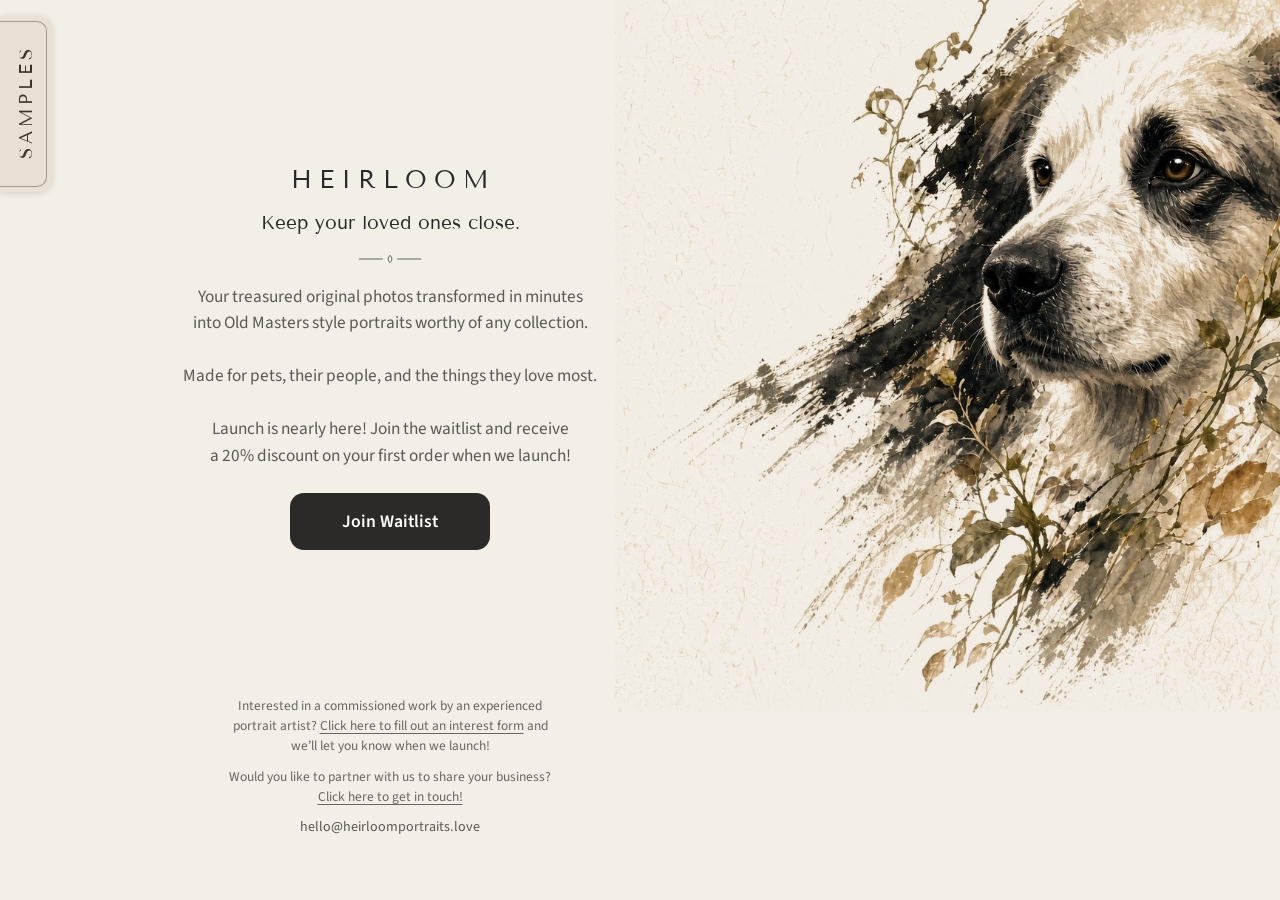
==== commit 9064e5ae: "Footer: sponsor interest link -> https://app.heirloomportraits.love/?partner=1 (Vince 2026-11-02). L" ====
--- a/index.html
+++ b/index.html
@@ -73,6 +73,23 @@
     @media (max-width:899px) { /* painting top sits below the CLOSE tab (top-right), so B never overlaps it */
       .v-B .sd-slide { padding:calc(var(--sd-top) + 176px + 12px) 12px 176px; }
     }
+    /* Sideways phones (landscape, <= 500px tall, < 900px wide; 2026-10-26): the rule above left 0-10px for the painting (667x375: 0px,
+       844x390: 10px). Here the painting sits BESIDE the CLOSE tab instead of below it: 64px sides clear the 52px tab, 56px top clears the
+       HEIRLOOM mark, 156px bottom = the desktop rule (painting ends ~20px into the bar's top scrim, above the hint text). */
+    @media (max-width:899px) and (orientation:landscape) and (max-height:500px) {
+      /* Vince 2026-10-26 12:35 PM CT (+ 12:37 "enlarge painting to gray divider line edge"): the painting's bottom edge sits on the grey divider (progress line) between the label row and
+         the buttons row. Bottom padding = bar bottom pad (14) + buttons row (48) + gap (14) + line (2) = 78px, so the painting ends on the
+         line's top edge; 64px sides clear CLOSE. The label band (hint + label + counter + zoom) overlays the
+         painting's bottom on a fade limited to that band; below the line is solid black. */
+      /* Vince 2026-10-26 2:24 PM CT, Option B: small HEIRLOOM wordmark top-left (12px = 67% of 18px, same .3em tracking), opposite CLOSE;
+         the painting starts 10px below it (top = --sd-top + 12px line + 10px) on every slide, so wide paintings never touch it. */
+      .sd-drawer .sd-top { left:0; right:auto; top:var(--sd-top); height:auto; padding-left:16px; background:none; justify-content:flex-start; align-items:flex-start; }
+      .sd-drawer .sd-mark { font-size:12px; line-height:1; letter-spacing:.3em; text-indent:0; }
+      /* align-items:flex-end: a painting limited by width (wide paintings on 480-wide phones) still ends on the line; spare room goes above it. */
+      .v-B .sd-slide { padding:calc(var(--sd-top) + 22px) 64px calc(max(14px, env(safe-area-inset-bottom)) + 64px); align-items:flex-end; }
+      .sd-drawer .sd-bottom { background:linear-gradient(rgba(0,0,0,0) 0, rgba(0,0,0,.55) 30px, rgba(0,0,0,.78) 98px, #000 98px); }
+      .sd-caption, .ba-hint, .sd-count { text-shadow:0 1px 3px rgba(0,0,0,.9); }
+    }
 
     /* top + bottom chrome with scrims */
     .sd-top {
@@ -186,20 +203,29 @@
   </style>
 
   <style id="label-css">
-    /* Label LOCKED 2026-10-23 (Vince 6:44/6:45/6:49/6:51 PM CT) + 2026-10-24 8:31 AM CT two-line rule.
-       Desktop / tablet / landscape: one line "Inspired by <School> · <Artist>" (U+00B7), >= 18px.
-       Upright phones (.sd-two = portrait and narrower than 600px): ALWAYS two lines, no dot: line 1 "Inspired by <School>" (full width),
-       line 2 "<Artist>" beside the counter + zoom. Both lines are fixed 24px rows; the 2px row gap makes the visible (ink) gap between them equal the gap between the "Tap to see..." hint and line 1, so the bar is the same height on every slide. */
+    /* Label: desktop / tablet / landscape = ONE line, never wrapped or ellipsised (Vince 2026-10-26 10:23 AM CT): the longest of
+       "Inspired by <School> · <full name>" / "Inspired by <School> · <last name>" / "Inspired by <last name>" that fits the measured width.
+       Upright phones (.sd-up = portrait and narrower than 600px; Vince 2026-10-24 9:08 AM CT): ONE line "Inspired by <artist last name>"
+       ("Inspired by Brandywine School" on #13 + #20, the American Realism samples), no school, no dot. The label shares the 48px caption row with the zoom
+       button only; the slide counter moves up to the right end of the "Tap to see..." hint line so every name fits at 300px.
+       Bar = 50px top pad + one 48px row (label line + zoom), same on every slide. */
     .sd-caption .c1, .sd-caption .c2 { white-space:nowrap; }
-    .sd-two .sd-caption-row { display:grid; grid-template-columns:minmax(0,1fr) auto; grid-template-rows:24px 48px; column-gap:12px; row-gap:2px; align-items:start; }
-    .sd-two .sd-caption { display:contents; }
-    .sd-two .sd-caption .c1 { grid-row:1; grid-column:1 / -1; min-width:0; overflow:hidden; line-height:24px; height:24px; }
-    .sd-two .sd-caption .c2 { grid-row:2; grid-column:1; min-width:0; overflow:hidden; line-height:24px; height:24px; }
-    .sd-two .sd-cap-right { grid-row:2; grid-column:2; align-items:flex-start; }
-    .sd-two .sd-count { line-height:24px; }
-    /* hint sits just above line 1 (2px clear); the bar's top padding is 50px so the 48px hint stays inside the bar */
-    .sd-two .ba-hint { bottom:calc(100% + 2px); }
-    .sd-two .sd-bottom { padding-top:50px; }
+    .sd-up .sd-caption-row { align-items:flex-start; }
+    .sd-up .sd-caption { min-width:0; overflow:hidden; line-height:24px; height:24px; min-height:0; }
+    /* hint + counter sit 2px above the row (as in the passed two-line layout), so the counter clears the zoom button's top edge;
+       the label's 24px line is top-aligned with the zoom button. Top padding 50px keeps the 48px hint target inside the bar. */
+    .sd-up .ba-hint { bottom:calc(100% + 2px); }
+    .sd-up .sd-count { position:absolute; right:0; bottom:calc(100% + 2px); height:48px; display:flex; align-items:flex-end; line-height:1.1; pointer-events:none; }
+    .sd-up .sd-bottom { padding-top:50px; }
+    /* Very narrow phones (<=340px, e.g. 300px; Ivy 2026-10-24): side padding 14 -> 10px, square buttons 48 -> 44px wide (48px tall, every tap
+       target >= 44px), control gap 8 -> 4px, Join padding 10 -> 6px so "Join the waitlist" fits; label-to-zoom gap 12 -> 8px. 360px and up unchanged. */
+    @media (max-width:340px) {
+      .sd-bottom { padding-left:10px; padding-right:10px; }
+      .sd-btn { min-width:44px; padding:0 10px; }
+      .sd-controls { gap:4px; }
+      .sd-join { padding:0 6px; }
+      .sd-up .sd-caption-row { gap:8px; }
+    }
   </style>
   <style id="ba-css">
     /* SAMPLES before/after, alternate B (Vince pick 2026-10-20 10:36 AM CT): tap or hold the painting to see the original photo. */
@@ -270,6 +296,8 @@
     <footer class="site-footer">
       <!-- COPY: commission footer link — points at /commission/ -->
       <p class="artists-note">Interested in a commissioned work by an experienced portrait artist? <a href="commission/">Click here to fill out an interest form</a> and we’ll let you know when we launch!</p>
+      <!-- COPY: sponsor interest link — opens the app's Partner with Us form (Vince 2026-11-02) -->
+      <p class="artists-note">Would you like to partner with us to share your business? <a href="https://app.heirloomportraits.love/?partner=1">Click here to get in touch!</a></p>
       <p class="contact"><a href="mailto:hello@heirloomportraits.love">hello@heirloomportraits.love</a></p>
     </footer>
   </div>
@@ -685,12 +713,12 @@
     // 2026-10-23 (Vince 3:07 PM CT): slide 21 = Seurat boxer (pair 25, his approved bust crop vince-crop-v2; before = his own photo cropped to the painting frame, no credit).
     // 2026-10-23 3:49/3:53 PM: painting = Peter's sharper vince-crop-v2-1560 (same framing); before = the FULL uncropped photo (Vince: shows people can crop in; letterboxed on flip, as the green dress).
     // Label format LOCKED (Vince 2026-10-23 6:44 + 6:45 PM CT, option C): one line "Inspired by <School> · <Artist>" (U+00B7), 18px floor.
-    // Upright phones (Vince 2026-10-24 8:31 AM CT): always two lines, no dot: "Inspired by <School>" / "<Artist>". If a line can't fit at 18px
-    // (only seen at 300px): line 1 tightens <= 0.02em, the artist uses SHORT_ARTIST, then last resort drops the artist / school; never "Inspired by"; no ellipses.
+    // Upright phones (Vince 2026-10-24 9:08 AM CT): one line "Inspired by <artist last name>" (see UPRIGHT / upLabel below); alt/aria/live keep the full label.
     // Schools = the locked artist schools (explore/2026-10-06-live-app/public/artist-data.js; canon/LOCKS.md 2026-10-07/09).
     var SCHOOL = { "Leonardo":"Renaissance", "Rembrandt":"Baroque", "Fragonard":"Rococo", "David":"Neoclassicism", "Delacroix":"Romanticism",
       "Géricault":"Romanticism", "Turner":"Romanticism", "Degas":"Impressionism", "Van Gogh":"Post-Impressionism", "Seurat":"Post-Impressionism",
-      "Gauguin":"Post-Impressionism", "John Singer Sargent":"American Realism", "Homer":"American Realism", "Brandywine School":"American Realism" };
+      "Gauguin":"Post-Impressionism", "John Singer Sargent":"Academic Realism", "Homer":"American Realism", "Brandywine School":"American Realism" };
+    // Vince 2026-10-26 10:44 AM CT: Sargent = Academic Realism on the landing slideshow (the app's artist pages keep American Realism + explainer).
     var BW = "Brandywine School";   // green dress + orange tabby (no individual artist name on these samples)
     var SAMPLES = [
       { pair: 4,  src: "samples/04-rembrandt.jpg", artist: "Rembrandt", who: "Penn" },
@@ -717,9 +745,25 @@
       { pair: 24, src: "samples/24-american-realism.jpg", artist: BW, who: "a woman in a green dress" },
       { pair: 25, src: "samples/25-seurat.jpg",    artist: "Seurat",    who: "a chestnut boxer" }
     ];
-    function capOf(s) { return "Inspired by " + SCHOOL[s.artist] + " \u00b7 " + s.artist; }        // full label (also alt/aria/live)
-    function capForms(s) { return [capOf(s), "Inspired by " + SCHOOL[s.artist]]; }                 // shortening order
-    function styleOf(s) { return "inspired by " + SCHOOL[s.artist] + " \u00b7 " + s.artist; }
+    // Label rules (Vince 2026-10-26 10:23 AM CT). Full names = the app's artist cards (explore/2026-10-06-live-app/public/artist-data.js "name");
+    // Géricault is not in the app data. LAST = the last-name convention (Sargent, David, Géricault...); Leonardo -> "da Vinci".
+    var FULL = { "Leonardo":"Leonardo da Vinci", "Rembrandt":"Rembrandt van Rijn", "Fragonard":"Jean-Honoré Fragonard", "David":"Jacques-Louis David",
+      "Delacroix":"Eugène Delacroix", "Géricault":"Théodore Géricault", "Turner":"J. M. W. Turner", "Van Gogh":"Vincent van Gogh", "Gauguin":"Paul Gauguin",
+      "Degas":"Edgar Degas", "Seurat":"Georges Seurat", "John Singer Sargent":"John Singer Sargent", "Homer":"Winslow Homer" };
+    var LAST = { "Leonardo":"da Vinci", "John Singer Sargent":"Sargent" };   // every other artist key is already the last name
+    function fullOf(s) { return FULL[s.artist] || s.artist; }
+    function lastOf(s) { return LAST[s.artist] || s.artist; }
+    function capOf(s) { return "Inspired by " + SCHOOL[s.artist] + " \u00b7 " + fullOf(s); }       // full label (also alt/aria/live)
+    // Horizontal displays (landscape phones, tablets, desktop): ONE line, longest tier that fits the measured width.
+    //   a = "Inspired by <School> · <full name>", b = "Inspired by <School> · <last name>", c = "Inspired by <last name>".
+    //   Brandywine slides: a = b = "Inspired by American Realism · Brandywine School", c = "Inspired by Brandywine".
+    function tiersOf(s) {
+      var sch = "Inspired by " + SCHOOL[s.artist], bw = s.artist === BW;
+      return [ { k: "a", p: [sch, " \u00b7 " + (bw ? BW : fullOf(s))] },
+               { k: "b", p: [sch, " \u00b7 " + (bw ? BW : lastOf(s))] },
+               { k: "c", p: ["Inspired by " + (bw ? "Brandywine" : lastOf(s))] } ];
+    }
+    function styleOf(s) { return "inspired by " + SCHOOL[s.artist] + " \u00b7 " + fullOf(s); }
     var reduce = window.matchMedia("(prefers-reduced-motion: reduce)");
     var DUR = 6500, DUR_RM = 12000;
 
@@ -761,7 +805,7 @@
         f.appendChild(cr);
       }
       slidesEl.appendChild(f);
-      img.addEventListener("load", function () { placePhoto(f); });
+      img.addEventListener("load", function () { placePhoto(f); if (f === slides[idx]) placePaused(); });
       return f;
     });
 
@@ -773,21 +817,23 @@
       var r = document.createRange(); r.selectNodeContents(cap); var tops = {};
       Array.prototype.forEach.call(r.getClientRects(), function (q) { if (q.width > 0) tops[Math.round(q.top)] = 1; });
       return Object.keys(tops).length > 1 || cap.scrollWidth > cap.clientWidth + 1; }
-    function labelHTML(s) {          // one-line form: two unbreakable halves "Inspired by <School>" + " · <Artist>"
-      var c1 = document.createElement("span"), c2 = document.createElement("span"); c1.className = "c1"; c2.className = "c2";
-      c1.textContent = "Inspired by " + SCHOOL[s.artist]; c2.textContent = " \u00b7 " + s.artist; return [c1, c2];
-    }
-    // Upright phone = portrait and narrower than 600px (Vince 2026-10-24 8:31 AM CT: "vertical phone screens"). Tablets + landscape stay one line.
+    function setParts(parts) {        // one or two unbreakable spans ("Inspired by <School>" + " · <Artist>")
+      cap.textContent = ""; parts.forEach(function (t, i) { var e = document.createElement("span"); e.className = i ? "c2" : "c1"; e.textContent = t; cap.appendChild(e); });
+    }
+    // Upright phone = portrait and narrower than 600px. Vince 2026-10-24 9:08 AM CT: one line "Inspired by <artist last name>";
+    // #13 + #20 (American Realism samples) "Inspired by Brandywine School". Vince 2026-10-26 10:23 AM CT: Leonardo -> "Inspired by da Vinci".
     var UPRIGHT = window.matchMedia("(orientation: portrait) and (max-width: 599px)");
-    // Two-line shortening (no ellipses): only used if a line won't fit at the 18px floor (seen at 300px). "Inspired by" always stays.
-    var SHORT_ARTIST = { "John Singer Sargent":"Sargent", "Brandywine School":"Brandywine" };
-    function twoLines(s) { return ["Inspired by " + SCHOOL[s.artist], s.artist]; }
-    function setCap(lines) {          // lines = [line1, line2] (two-line) or null (one-line form)
-      cap.textContent = "";
-      if (showBefore) { var o = document.createElement("span"); o.className = "c1"; o.textContent = "The original photo"; cap.appendChild(o);
-        if (lines) { var e = document.createElement("span"); e.className = "c2"; cap.appendChild(e); } return; }
-      if (!lines) { var h = labelHTML(SAMPLES[idx]); cap.appendChild(h[0]); cap.appendChild(h[1]); return; }
-      lines.forEach(function (t, i) { var sp = document.createElement("span"); sp.className = i ? "c2" : "c1"; sp.textContent = t; cap.appendChild(sp); });
+    function upLabel(s) { return "Inspired by " + (s.artist === BW ? BW : lastOf(s)); }
+    // Names are never shortened: if a label won't fit beside the zoom button at 20px, that slide steps down 1px at a time (floor 16px) with
+    // letter spacing tightened up to 0.03em; no ellipses. The bar does not change size (fixed 48px row), so nothing jumps.
+    var LABEL_MIN = 16, TRACK_MAX = 0.03;
+    function setCap(text) {           // text = upright one-line label (horizontal tiers use setParts)
+      setParts([showBefore ? "The original photo" : text]);
+    }
+    function inkW() { var r = document.createRange(); r.selectNodeContents(cap); return r.getBoundingClientRect().width; }   // rendered text width
+    function hAvail() {               // width the label may use on a horizontal display: caption row minus counter/zoom group minus gap
+      var row = cap.parentNode, cs = getComputedStyle(row);
+      return row.clientWidth - row.querySelector(".sd-cap-right").getBoundingClientRect().width - parseFloat(cs.columnGap || cs.gap || 12);
     }
     var measureEl = null;
     function tw(t, f) {               // text width at font-size f (letter-spacing 0, caption font)
@@ -797,43 +843,62 @@
       if (!measureEl.parentNode) cap.parentNode.appendChild(measureEl);
       measureEl.style.fontSize = f + "px"; measureEl.textContent = t; return measureEl.getBoundingClientRect().width;
     }
-    var twoPlan = null;               // per viewport: one font size for every slide + each slide's two lines (shortened only where needed)
-    function planTwo() {
-      var row = cap.parentNode, rowW = row.clientWidth, keep = count.textContent;
-      count.textContent = SAMPLES.length + "/" + SAMPLES.length;                                  // widest counter
-      var bW = rowW - row.querySelector(".sd-cap-right").getBoundingClientRect().width - 12;
-      count.textContent = keep;
-      var base = parseFloat(getComputedStyle(cap).fontSize), MIN = 18, f, ok = function (L, f) { return tw(L[0], f) <= rowW && tw(L[1], f) <= bW; };
-      for (f = base; f > MIN; f--) if (SAMPLES.every(function (s) { return ok(twoLines(s), f); })) break;   // largest size every slide fits at
+    var upPlan = null;                // per viewport: each slide's size + tracking for its upright label
+    function planUp() {
+      var row = cap.parentNode, cs = getComputedStyle(row);
+      var avail = row.clientWidth - row.querySelector(".sd-cap-right").getBoundingClientRect().width - parseFloat(cs.columnGap || cs.gap || 12);
+      var base = parseFloat(getComputedStyle(cap).fontSize);
       var lines = SAMPLES.map(function (s) {
-        var L = twoLines(s); if (ok(L, f)) return { L: L, note: "" };
-        var B = tw(L[1], f) <= bW ? L[1] : (SHORT_ARTIST[s.artist] && tw(SHORT_ARTIST[s.artist], f) <= bW ? SHORT_ARTIST[s.artist] : "");
-        var A = L[0], ls = 0, over = tw(A, f) - rowW;
-        if (over > 0 && over <= 0.02 * f * (A.length - 1)) { ls = -Math.ceil(over / (A.length - 1) * 100 + 1) / 100; over = 0; }  // tighten line 1 by <= 0.02em before dropping anything
-        if (over > 0) A = "Inspired by";                                                         // 6:51 PM last resort: drop the school, never "Inspired by"
-        return { L: [A, B], ls: ls, note: (ls ? "line1-tracked" + ls + "px " : "") + (A !== L[0] ? "school-dropped " : "") + (B !== L[1] ? (B ? "artist-short" : "artist-dropped") : "") };
+        var t = upLabel(s), f, over;
+        for (f = base; f >= LABEL_MIN; f--) { over = tw(t, f) - avail; if (over <= 0) return { t: t, f: f, ls: 0 };
+          if (over / (t.length - 1) <= TRACK_MAX * f) return { t: t, f: f, ls: -Math.ceil(over / (t.length - 1) * 100 + 1) / 100 }; }
+        over = tw(t, LABEL_MIN) - avail; return { t: t, f: LABEL_MIN, ls: -Math.ceil(over / (t.length - 1) * 100 + 1) / 100 };   // never seen
       });
       measureEl && measureEl.remove();
-      return { f: f, lines: lines, rowW: rowW, bW: bW };
+      return { avail: avail, lines: lines };
     }
     function fitCap() {
-      var two = UPRIGHT.matches; drawer.classList.toggle("sd-two", two);
+      var up = UPRIGHT.matches, MIN = 18; drawer.classList.toggle("sd-up", up);
       cap.style.removeProperty("font-size"); cap.style.removeProperty("letter-spacing");
-      count.textContent = count.textContent.replace(/\s*\/\s*/, two ? "/" : " / ");
-      var fs = parseFloat(getComputedStyle(cap).fontSize), mode, MIN = 18;
-      if (!two) {
-        twoPlan = null; setCap(null); mode = "one-line";
-        if (capWraps()) { count.textContent = count.textContent.replace(/\s*\/\s*/, "/"); cap.style.letterSpacing = "0";
-          while (capWraps() && fs > MIN) { fs -= 1; cap.style.fontSize = fs + "px"; } }
+      count.textContent = count.textContent.replace(/\s*\/\s*/, up ? "/" : " / ");
+      var fs = parseFloat(getComputedStyle(cap).fontSize), mode;
+      if (!up) {                      // Vince 2026-10-26 10:23 AM CT: one line, longest tier whose real rendered width fits (after webfont load)
+        upPlan = null; cap.removeAttribute("data-tier"); cap.removeAttribute("data-widths");
+        if (showBefore) { setCap(null); mode = "one-line"; }
+        else {
+          var avail = hAvail(), T = tiersOf(SAMPLES[idx]), W = [], pick = null;
+          for (var t = 0; t < T.length; t++) { setParts(T[t].p); W.push(T[t].k + ":" + inkW().toFixed(1)); if (!pick && inkW() <= avail + 0.5 && !capWraps()) { pick = T[t]; break; } }
+          if (!pick) {                // even the minimal tier is too wide at the base size: step the font down (floor 18px); never seen at >= 300px
+            pick = T[T.length - 1]; setParts(pick.p);
+            while ((inkW() > avail + 0.5 || capWraps()) && fs > MIN) { fs -= 1; cap.style.fontSize = fs + "px"; }
+          } else setParts(pick.p);
+          mode = "tier-" + pick.k; cap.setAttribute("data-tier", pick.k); cap.setAttribute("data-widths", W.join(" ") + " avail:" + avail.toFixed(1));
+        }
       } else {
         cap.style.letterSpacing = "0";
-        var key = cap.parentNode.clientWidth + "|" + fs;
-        if (!twoPlan || twoPlan.key !== key) { twoPlan = planTwo(); twoPlan.key = key; }
-        var P = twoPlan.lines[idx]; cap.style.fontSize = twoPlan.f + "px";
-        setCap(P.L); mode = "two-line" + (P.note ? ":" + P.note.trim() : "");
-        if (P.ls && !showBefore) cap.querySelector(".c1").style.letterSpacing = P.ls + "px";
+        var key = cap.parentNode.clientWidth + "|" + fs + "|" + (document.fonts ? document.fonts.status : "");   // re-plan once the webfont has loaded
+        if (!upPlan || upPlan.key !== key) { upPlan = planUp(); upPlan.key = key; }
+        var P = upPlan.lines[idx];
+        setCap(P.t); mode = "upright" + (P.ls ? ":tracked" + P.ls + "px" : "");
+        if (!showBefore) { cap.style.fontSize = P.f + "px"; if (P.ls) cap.style.letterSpacing = P.ls + "px"; }
       }
       cap.setAttribute("data-fit", mode + "|" + getComputedStyle(cap).fontSize);
+      placePaused();
+    }
+    // Horizontal screens (Vince 2026-10-26 10:39 AM CT): the "Paused" pill sits in the controls row (prev / play / next ... Join),
+    // centred under the painting, instead of over the painting. Clamped to stay >= 12px clear of Next and Join. Upright phones unchanged.
+    var pausedEl = document.querySelector(".sd-paused");
+    function placePaused() {
+      var ps = pausedEl.style;
+      if (UPRIGHT.matches) { ps.removeProperty("top"); ps.removeProperty("left"); pausedEl.removeAttribute("data-row"); return; }
+      var a = slides[idx].querySelector("img.ba-after").getBoundingClientRect(), d = drawer.getBoundingClientRect();
+      var c = document.querySelector(".sd-controls").getBoundingClientRect(), nx = btnNext.getBoundingClientRect(), jn = btnJoin.getBoundingClientRect();
+      var w = pausedEl.offsetWidth, h = pausedEl.offsetHeight, GAP = 12;
+      var cx = a.width ? a.left + a.width / 2 : d.left + d.width / 2;
+      var lo = nx.right + GAP + w / 2, hi = jn.left - GAP - w / 2;
+      cx = Math.max(lo, Math.min(hi, cx));
+      ps.left = (cx - d.left) + "px"; ps.top = (c.top + c.height / 2 - h / 2 - d.top) + "px";
+      pausedEl.setAttribute("data-row", lo <= hi ? "ok" : "tight");
     }
     function renderLabels() {
       hint.textContent = showBefore ? "Tap to see the painting" : "Tap to see the original photo";
@@ -877,6 +942,7 @@
       }, PEEK_AT);
     }
     hint.addEventListener("click", function () { setBefore(!showBefore, true); });
+    if (document.fonts && document.fonts.ready) document.fonts.ready.then(function () { upPlan = null; fitCap(); });   // plan with the real font, not the fallback
     window.addEventListener("resize", function () { fitCap(); slides.forEach(function (f) { placePhoto(f); }); });
     window.addEventListener("orientationchange", function () { setTimeout(function () { fitCap(); slides.forEach(function (f) { placePhoto(f); }); }, 150); });   // rotate: re-fit the label once the new width settles
 
@@ -909,6 +975,7 @@
     function setPaused(p) {
       paused = p;
       drawer.classList.toggle("is-paused", p);
+      placePaused();
       btnPause.setAttribute("aria-pressed", p ? "true" : "false");
       btnPause.setAttribute("aria-label", p ? "Play slideshow" : "Pause slideshow");
       document.getElementById("sdPauseIcon").innerHTML = p
